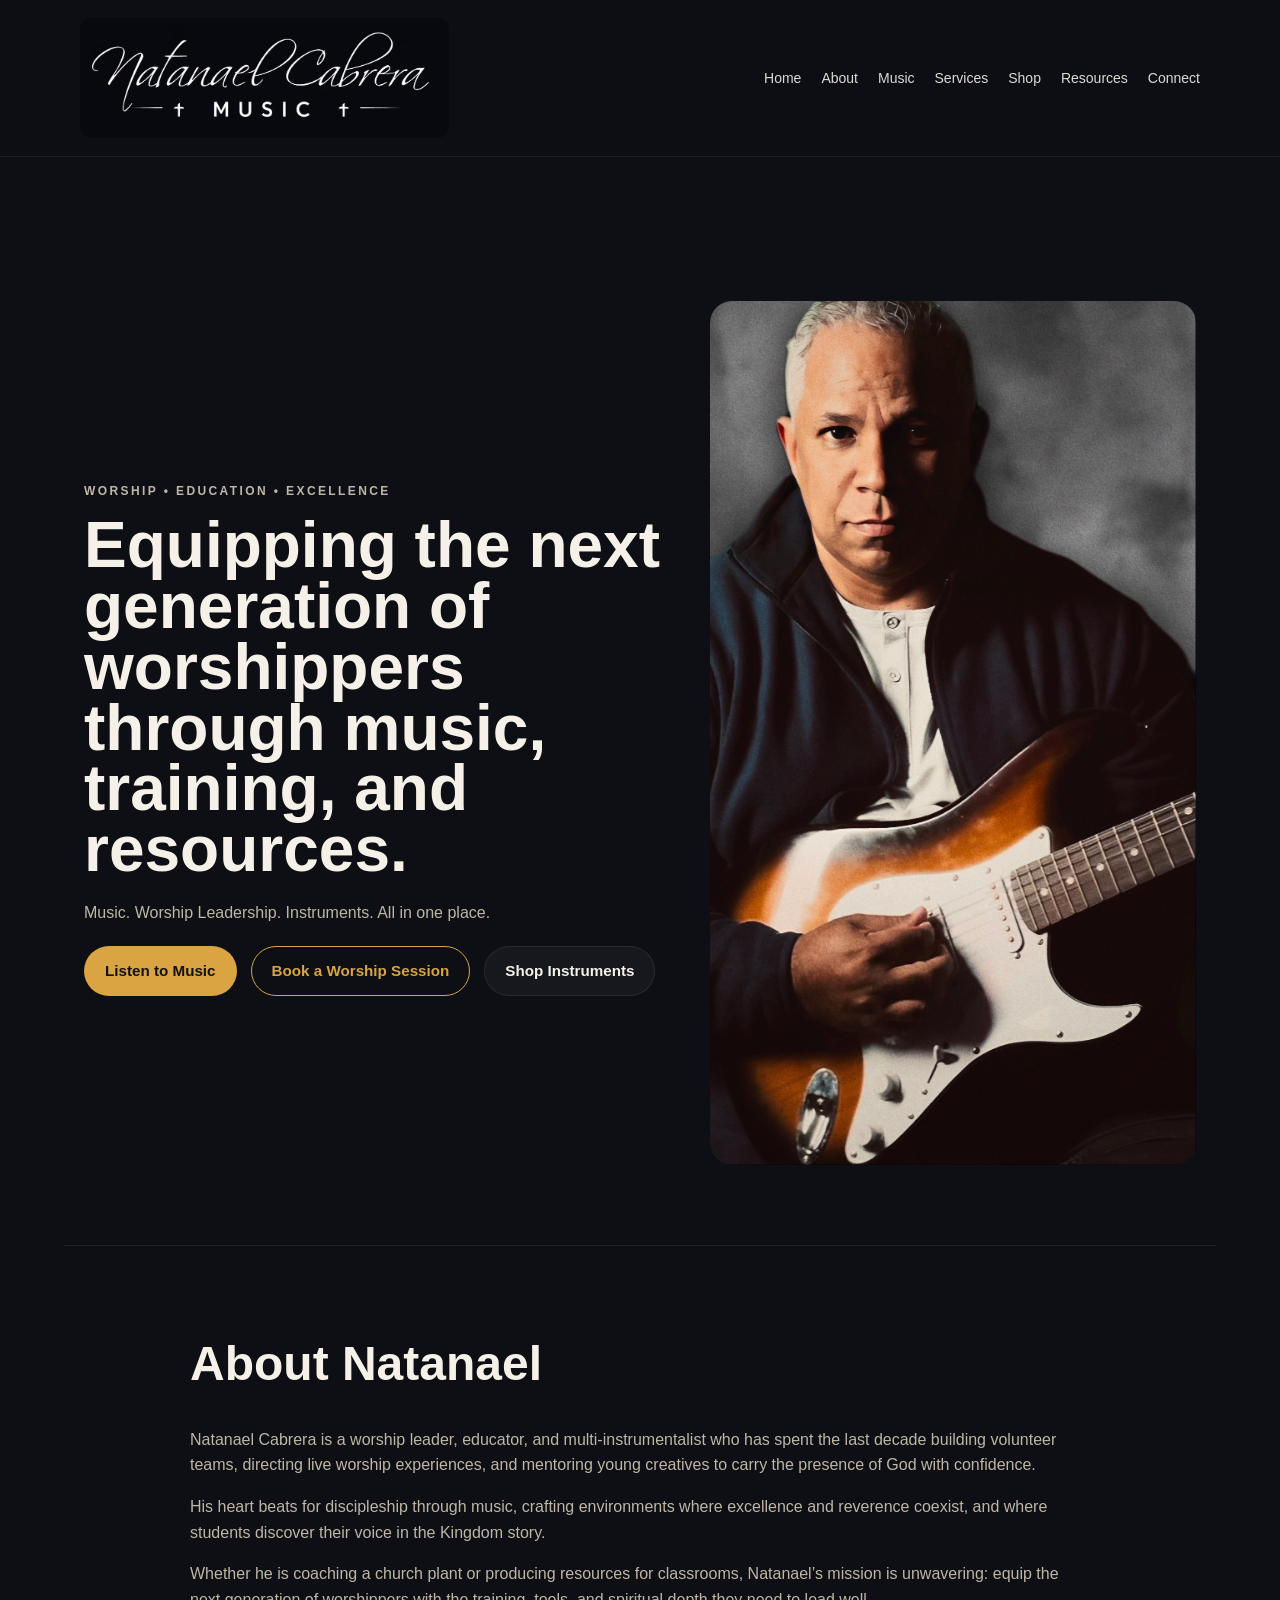
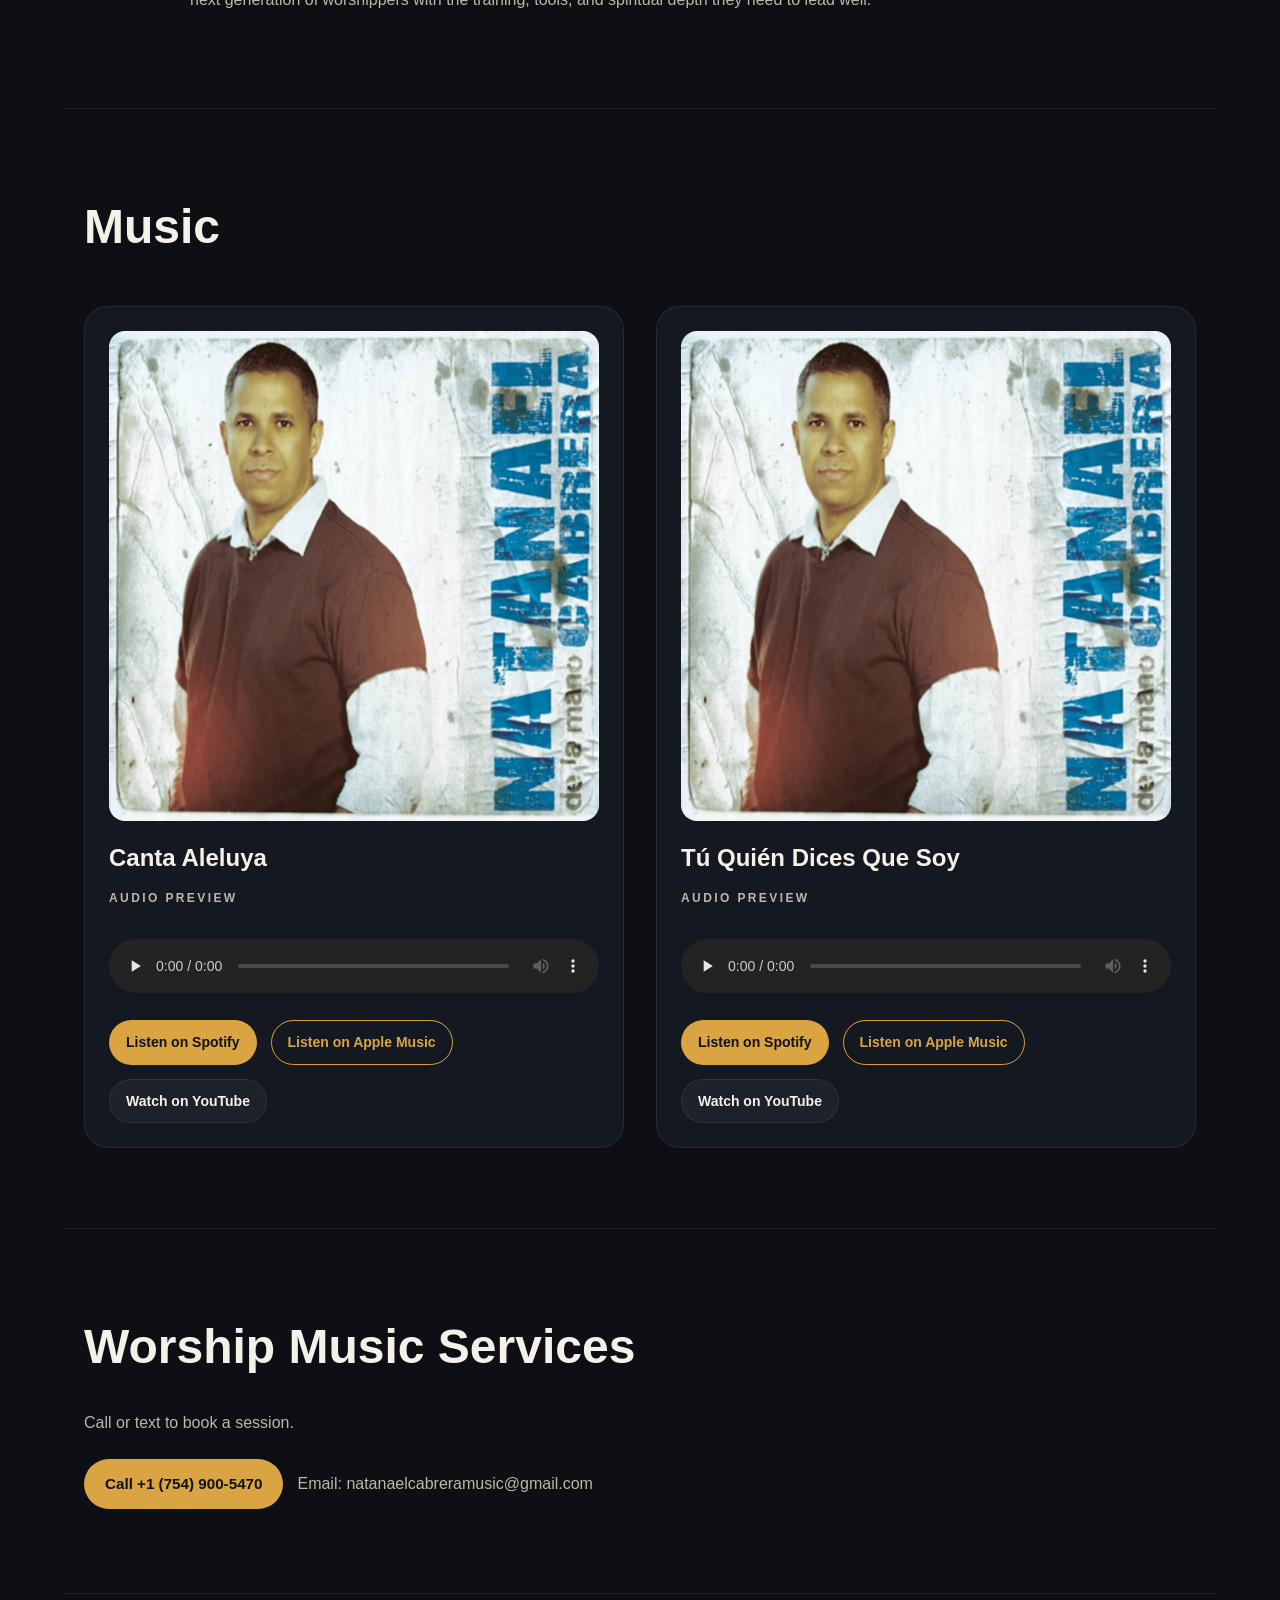
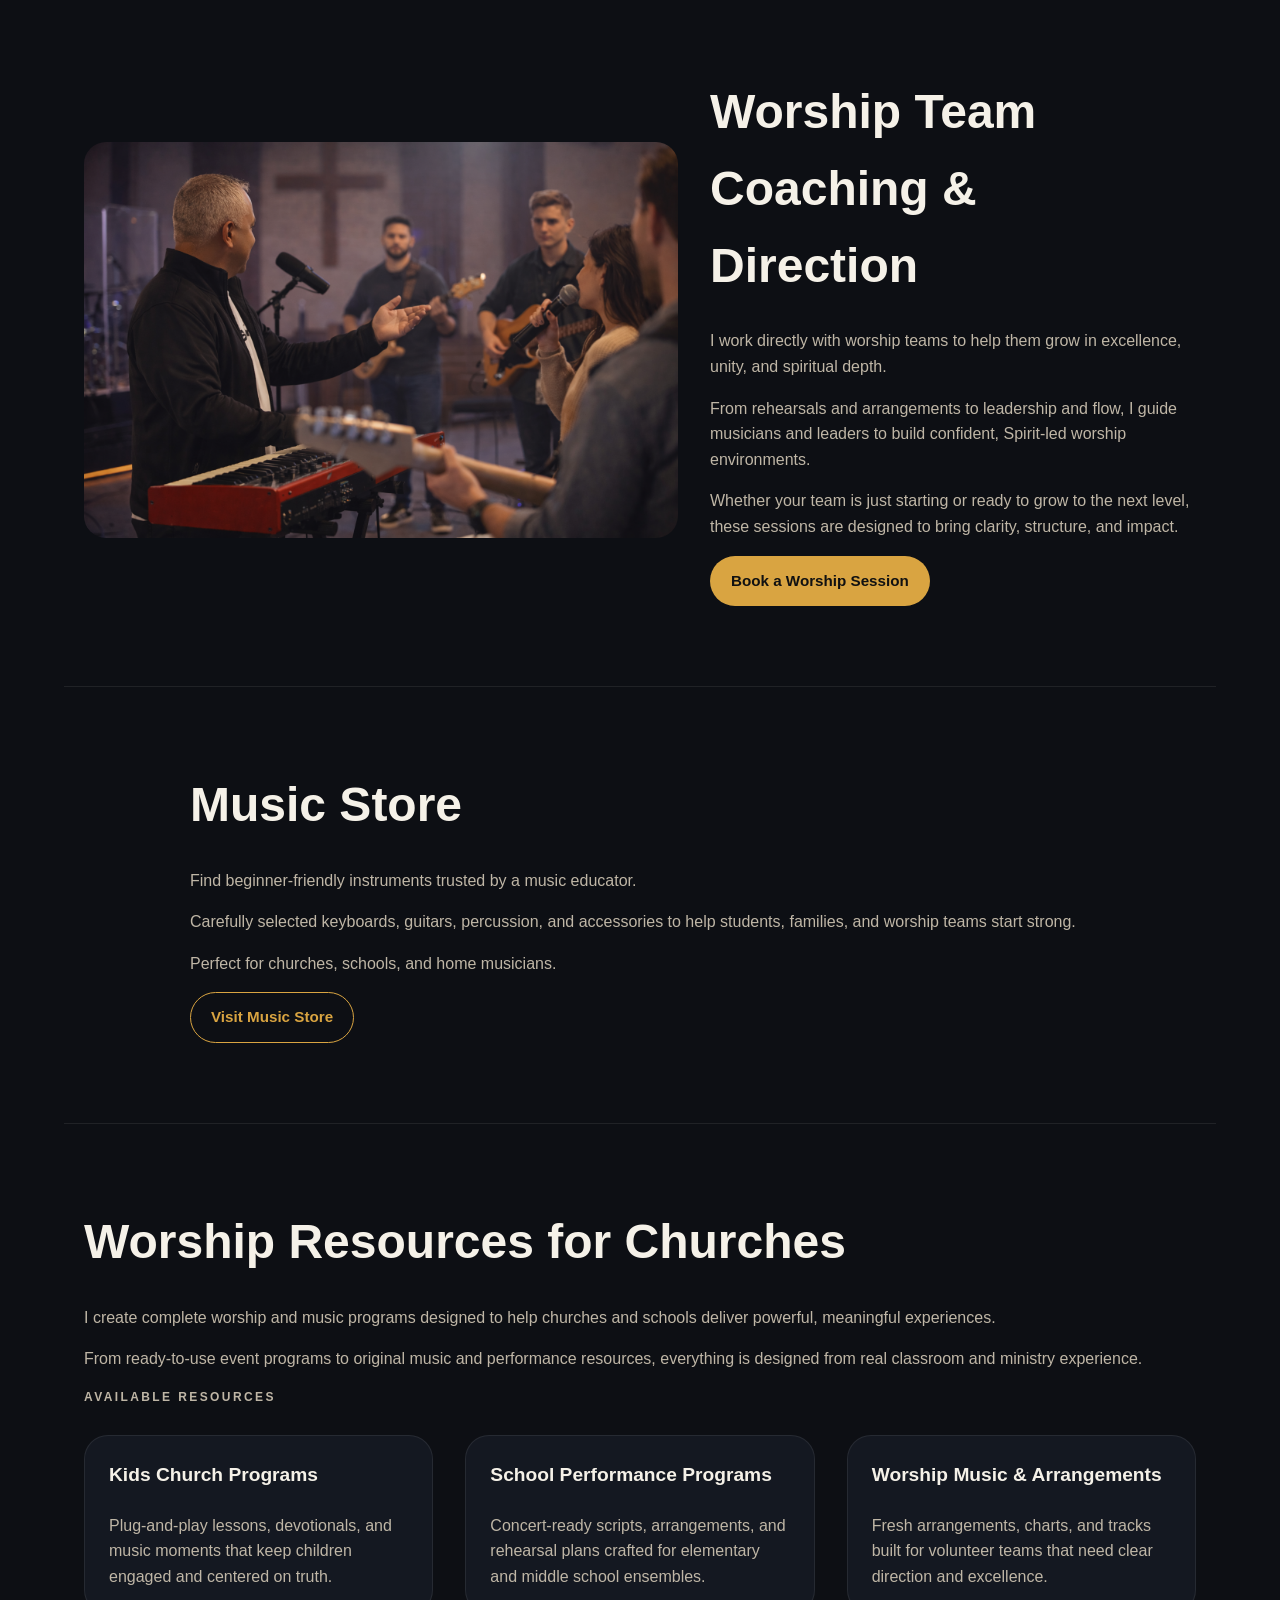
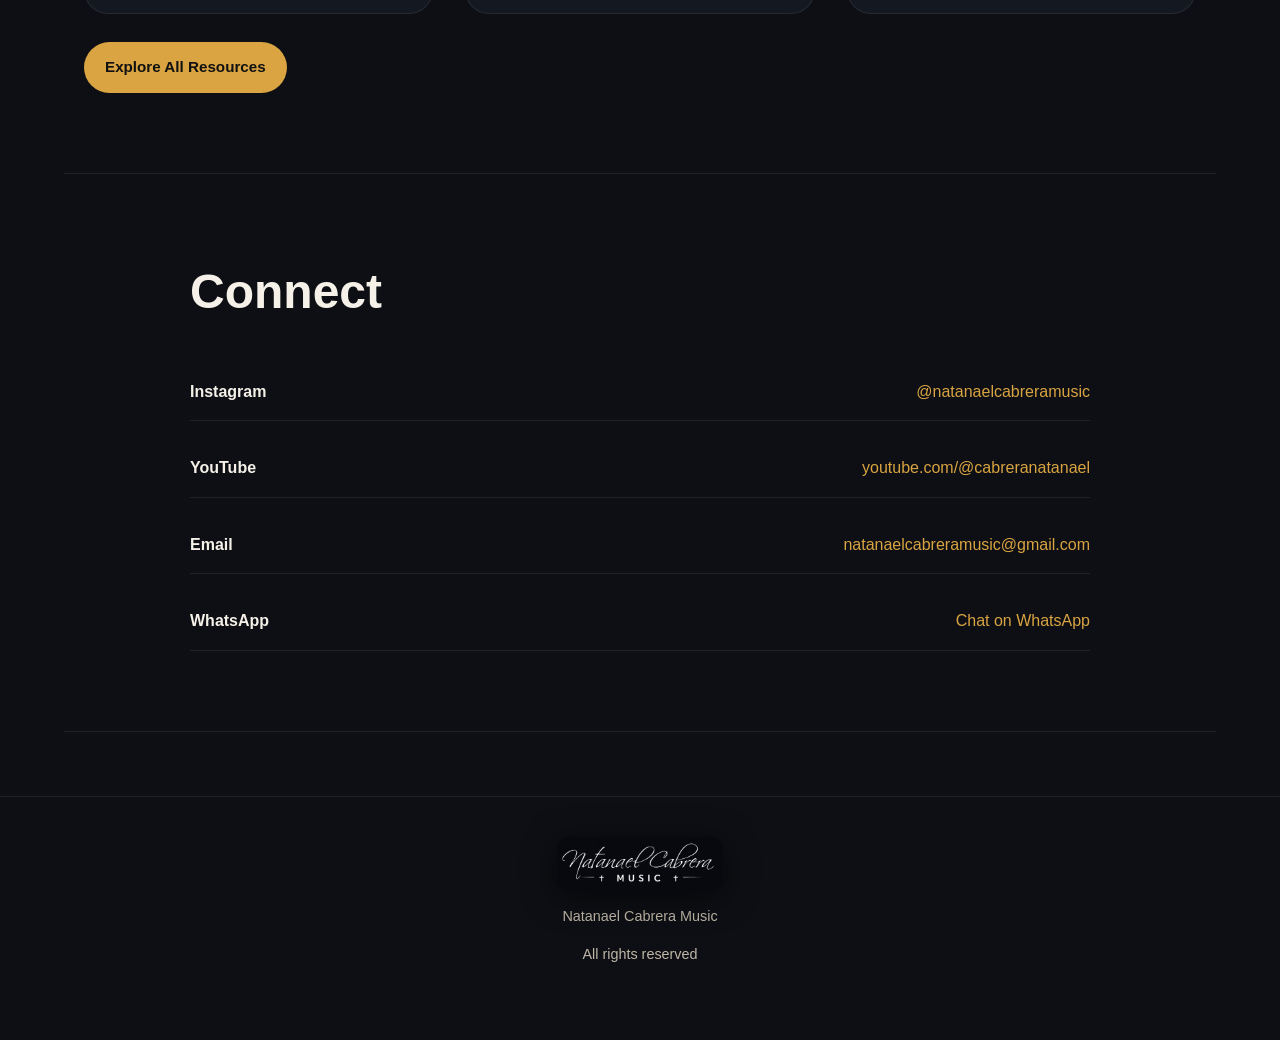
==== index.html @ 116e5843 "Add files via upload" ====
<!DOCTYPE html>
<html lang="en">
<head>
  <meta charset="UTF-8" />
  <meta name="viewport" content="width=device-width, initial-scale=1.0" />
  <title>Natanael Cabrera Music</title>
  <link rel="stylesheet" href="styles.css" />
</head>
<body>
  <header class="site-header">
    <div class="container header-inner">
      <a href="#home" class="logo-wrap">
        <img src="assets/logo/logo.png" alt="Natanael Cabrera Music" class="site-logo" />
      </a>

      <nav class="site-nav">
        <a href="#home">Home</a>
        <a href="#about">About</a>
        <a href="#music">Music</a>
        <a href="#services">Services</a>
        <a href="#store">Shop</a>
        <a href="#resources">Resources</a>
        <a href="#connect">Connect</a>
      </nav>
    </div>
  </header>

  <main>
    <section id="home" class="hero-section">
      <div class="container hero-grid">
        <div class="hero-copy">
          <p class="eyebrow">WORSHIP • EDUCATION • EXCELLENCE</p>
          <h1>Equipping the next generation of worshippers through music, training, and resources.</h1>
          <p class="hero-subtext">Music. Worship Leadership. Instruments. All in one place.</p>

          <div class="hero-buttons">
            <a class="btn btn-primary" href="https://open.spotify.com/artist/0g0j75LKRvyMPzTlWVytFX?si=z8WcZdTrSOWwRGWrzNx5CQ" target="_blank" rel="noopener noreferrer">Listen to Music</a>
            <a class="btn btn-outline" href="https://wa.me/17549005470?text=Hi%20Natanael%2C%20I%20am%20interested%20in%20your%20worship%20music%20services." target="_blank" rel="noopener noreferrer">Book a Worship Session</a>
            <a class="btn btn-dark" href="https://cabreramusicstore.com" target="_blank" rel="noopener noreferrer">Shop Instruments</a>
          </div>
        </div>

        <div class="hero-image-wrap">
          <img src="assets/images/hero.jpg" alt="Natanael Cabrera" class="hero-image" />
        </div>
      </div>
    </section>

    <section id="about" class="content-section">
      <div class="container narrow">
        <h2>About Natanael</h2>
        <p>
          Natanael Cabrera is a worship leader, educator, and multi-instrumentalist who has spent the last decade building volunteer teams, directing live worship experiences, and mentoring young creatives to carry the presence of God with confidence.
        </p>
        <p>
          His heart beats for discipleship through music, crafting environments where excellence and reverence coexist, and where students discover their voice in the Kingdom story.
        </p>
        <p>
          Whether he is coaching a church plant or producing resources for classrooms, Natanael’s mission is unwavering: equip the next generation of worshippers with the training, tools, and spiritual depth they need to lead well.
        </p>
      </div>
    </section>

    <section id="music" class="content-section">
      <div class="container">
        <h2>Music</h2>

        <div class="music-grid">
          <article class="music-card">
            <img src="assets/images/canta-aleluya.jpg" alt="Canta Aleluya cover" class="music-cover" />
            <h3>Canta Aleluya</h3>
            <p class="preview-label">AUDIO PREVIEW</p>
            <audio controls preload="none" class="audio-player">
              <source src="assets/music/canta-aleluya-preview.mp3" type="audio/mpeg" />
              Your browser does not support the audio element.
            </audio>
            <div class="music-buttons">
              <a class="btn btn-primary small" href="https://open.spotify.com/artist/0g0j75LKRvyMPzTlWVytFX?si=z8WcZdTrSOWwRGWrzNx5CQ" target="_blank" rel="noopener noreferrer">Listen on Spotify</a>
              <a class="btn btn-outline small" href="https://music.apple.com/us/artist/natanael-cabrera/1706345527" target="_blank" rel="noopener noreferrer">Listen on Apple Music</a>
              <a class="btn btn-dark small" href="https://youtube.com/@cabreranatanael?si=-x1kBf4DtJRUhPqv" target="_blank" rel="noopener noreferrer">Watch on YouTube</a>
            </div>
          </article>

          <article class="music-card">
            <img src="assets/images/tu-quien-dices.jpg" alt="Tu Quien Dices Que Soy cover" class="music-cover" />
            <h3>Tú Quién Dices Que Soy</h3>
            <p class="preview-label">AUDIO PREVIEW</p>
            <audio controls preload="none" class="audio-player">
              <source src="assets/music/tu-quien-dices-preview.mp3" type="audio/mpeg" />
              Your browser does not support the audio element.
            </audio>
            <div class="music-buttons">
              <a class="btn btn-primary small" href="https://open.spotify.com/artist/0g0j75LKRvyMPzTlWVytFX?si=z8WcZdTrSOWwRGWrzNx5CQ" target="_blank" rel="noopener noreferrer">Listen on Spotify</a>
              <a class="btn btn-outline small" href="https://music.apple.com/us/artist/natanael-cabrera/1706345527" target="_blank" rel="noopener noreferrer">Listen on Apple Music</a>
              <a class="btn btn-dark small" href="https://youtube.com/@cabreranatanael?si=-x1kBf4DtJRUhPqv" target="_blank" rel="noopener noreferrer">Watch on YouTube</a>
            </div>
          </article>
        </div>
      </div>
    </section>

    <section id="services" class="content-section">
      <div class="container">
        <h2>Worship Music Services</h2>
        <p class="section-intro">Call or text to book a session.</p>
        <div class="services-contact">
          <a class="btn btn-primary" href="https://wa.me/17549005470?text=Hi%20Natanael%2C%20I%20am%20interested%20in%20your%20worship%20music%20services." target="_blank" rel="noopener noreferrer">Call +1 (754) 900-5470</a>
          <p>Email: <a href="mailto:natanaelcabreramusic@gmail.com">natanaelcabreramusic@gmail.com</a></p>
        </div>
      </div>
    </section>

    <section class="content-section coaching-section">
      <div class="container coaching-grid">
        <div class="coaching-image-wrap">
          <img src="assets/images/worship-team-coaching.jpg" alt="Worship Team Coaching and Direction" class="coaching-image" />
        </div>

        <div class="coaching-copy">
          <h2>Worship Team Coaching &amp; Direction</h2>
          <p>
            I work directly with worship teams to help them grow in excellence, unity, and spiritual depth.
          </p>
          <p>
            From rehearsals and arrangements to leadership and flow, I guide musicians and leaders to build confident, Spirit-led worship environments.
          </p>
          <p>
            Whether your team is just starting or ready to grow to the next level, these sessions are designed to bring clarity, structure, and impact.
          </p>
          <a class="btn btn-primary" href="https://wa.me/17549005470?text=Hi%20Natanael%2C%20I%20am%20interested%20in%20your%20worship%20team%20coaching%20services." target="_blank" rel="noopener noreferrer">Book a Worship Session</a>
        </div>
      </div>
    </section>

    <section id="store" class="content-section">
      <div class="container narrow">
        <h2>Music Store</h2>
        <p>
          Find beginner-friendly instruments trusted by a music educator.
        </p>
        <p>
          Carefully selected keyboards, guitars, percussion, and accessories to help students, families, and worship teams start strong.
        </p>
        <p>
          Perfect for churches, schools, and home musicians.
        </p>
        <a class="btn btn-outline" href="https://cabreramusicstore.com" target="_blank" rel="noopener noreferrer">Visit Music Store</a>
      </div>
    </section>

    <section id="resources" class="content-section">
      <div class="container">
        <h2>Worship Resources for Churches</h2>
        <p>
          I create complete worship and music programs designed to help churches and schools deliver powerful, meaningful experiences.
        </p>
        <p>
          From ready-to-use event programs to original music and performance resources, everything is designed from real classroom and ministry experience.
        </p>

        <p class="available-label">AVAILABLE RESOURCES</p>

        <div class="resource-grid">
          <div class="resource-card">
            <h3>Kids Church Programs</h3>
            <p>Plug-and-play lessons, devotionals, and music moments that keep children engaged and centered on truth.</p>
          </div>
          <div class="resource-card">
            <h3>School Performance Programs</h3>
            <p>Concert-ready scripts, arrangements, and rehearsal plans crafted for elementary and middle school ensembles.</p>
          </div>
          <div class="resource-card">
            <h3>Worship Music &amp; Arrangements</h3>
            <p>Fresh arrangements, charts, and tracks built for volunteer teams that need clear direction and excellence.</p>
          </div>
        </div>

        <a class="btn btn-primary" href="https://www.teacherspayteachers.com/store/natanael-cabrera" target="_blank" rel="noopener noreferrer">Explore All Resources</a>
      </div>
    </section>

    <section id="connect" class="content-section">
      <div class="container narrow">
        <h2>Connect</h2>
        <div class="connect-list">
          <div><span>Instagram</span><a href="https://instagram.com/natanaelcabreramusic" target="_blank" rel="noopener noreferrer">@natanaelcabreramusic</a></div>
          <div><span>YouTube</span><a href="https://youtube.com/@cabreranatanael?si=-x1kBf4DtJRUhPqv" target="_blank" rel="noopener noreferrer">youtube.com/@cabreranatanael</a></div>
          <div><span>Email</span><a href="mailto:natanaelcabreramusic@gmail.com">natanaelcabreramusic@gmail.com</a></div>
          <div><span>WhatsApp</span><a href="https://wa.me/17549005470?text=Hi%20Natanael%2C%20I%20am%20interested%20in%20your%20music%20and%20services." target="_blank" rel="noopener noreferrer">Chat on WhatsApp</a></div>
        </div>
      </div>
    </section>
  </main>

  <footer class="site-footer">
    <div class="container footer-inner">
      <img src="assets/logo/logo.png" alt="Natanael Cabrera Music" class="footer-logo" />
      <p>Natanael Cabrera Music</p>
      <p>All rights reserved</p>
    </div>
  </footer>

  <script src="script.js"></script>
</body>
</html>
---- styles.css ----
:root {
  --bg: #050505;
  --text: #f7f7f2;
  --muted: #b3b3ad;
  --accent: #c7a04f;
  --accent-dark: #8a6b2c;
  --card: #101010;
  --border: rgba(255, 255, 255, 0.08);
  --max-width: 1200px;
  --transition: all 0.3s ease;
  scroll-behavior: smooth;
}

* {
  box-sizing: border-box;
}

body {
  margin: 0;
  font-family: "Work Sans", system-ui, -apple-system, BlinkMacSystemFont, sans-serif;
  background-color: var(--bg);
  color: var(--text);
  line-height: 1.7;
}

img {
  display: block;
  width: 100%;
  height: auto;
  border-radius: 12px;
  object-fit: cover;
}

main {
  max-width: var(--max-width);
  margin: 0 auto;
  padding: 4rem 1.5rem;
}

.site-header {
  position: sticky;
  top: 0;
  width: 100%;
  background: rgba(5, 5, 5, 0.95);
  backdrop-filter: blur(12px);
  border-bottom: 1px solid var(--border);
  z-index: 1000;
}

.nav {
  max-width: var(--max-width);
  margin: 0 auto;
  display: flex;
  align-items: center;
  justify-content: space-between;
  padding: 1.25rem 1.5rem 1.1rem;
}

.brand {
  display: flex;
  align-items: center;
  gap: 1.25rem;
  padding: 0.85rem 0 0.5rem;
  margin-right: 2rem;
}

.brand-logo {
  height: 120px;
  max-height: 120px;
  width: auto;
  object-fit: contain;
  margin-bottom: 0.35rem;
  filter: drop-shadow(0 6px 18px rgba(0, 0, 0, 0.65)) brightness(1.08) contrast(1.05);
}

.sr-only {
  position: absolute;
  width: 1px;
  height: 1px;
  padding: 0;
  margin: -1px;
  overflow: hidden;
  clip: rect(0, 0, 0, 0);
  white-space: nowrap;
  border: 0;
}

.nav-links {
  display: flex;
  list-style: none;
  gap: 1.5rem;
  margin: 0;
  padding: 0;
}

.nav-links a {
  text-decoration: none;
  color: var(--text);
  font-weight: 500;
  font-size: 0.95rem;
  transition: color 0.2s ease;
}

.nav-links a:hover {
  color: var(--accent);
}

.nav-toggle {
  display: none;
  background: none;
  border: 1px solid var(--border);
  border-radius: 6px;
  padding: 0.35rem 0.6rem;
  color: var(--text);
  font-size: 1.3rem;
}

.hero {
  position: relative;
  isolation: isolate;
  display: grid;
  grid-template-columns: repeat(auto-fit, minmax(300px, 1fr));
  gap: 3.75rem;
  align-items: center;
  padding: clamp(2rem, 4vw, 3.5rem) 0;
  margin-top: 1.5rem;
}

.hero::before {
  content: "";
  position: absolute;
  inset: 0;
  background: linear-gradient(120deg, rgba(5, 5, 5, 0.88) 0%, rgba(5, 5, 5, 0.4) 45%, rgba(5, 5, 5, 0) 80%);
  z-index: 0;
  pointer-events: none;
}

.hero > * {
  position: relative;
  z-index: 1;
}

.hero-content h1 {
  font-size: clamp(2.8rem, 6vw, 4.2rem);
  line-height: 1.15;
  margin: 0.5rem 0 1.1rem;
}

.hero-content .subheadline {
  color: var(--muted);
  max-width: 36ch;
}

.overline {
  letter-spacing: 0.4em;
  text-transform: uppercase;
  font-size: 0.75rem;
  color: var(--accent);
}

.hero-actions {
  margin-top: 2rem;
  display: flex;
  flex-wrap: wrap;
  gap: 0.75rem;
}

.btn {
  padding: 0.85rem 1.5rem;
  border-radius: 999px;
  border: 1px solid transparent;
  text-decoration: none;
  font-weight: 600;
  font-size: 0.95rem;
  display: inline-flex;
  align-items: center;
  justify-content: center;
  transition: var(--transition);
  cursor: pointer;
}

.btn.primary {
  background: var(--accent);
  color: #121212;
  box-shadow: 0 18px 35px rgba(199, 160, 79, 0.35);
}

.btn.primary:hover {
  background: var(--accent-dark);
  box-shadow: 0 22px 40px rgba(199, 160, 79, 0.45);
  transform: translateY(-2px);
}

.btn.outline {
  border-color: var(--accent);
  color: var(--accent);
}

.btn.outline:hover {
  background: rgba(199, 160, 79, 0.08);
}

.btn.ghost {
  border: 1px solid var(--border);
  color: var(--text);
}

.btn.ghost:hover {
  border-color: var(--accent);
}

.section {
  margin-top: 6rem;
}

.section-header {
  display: flex;
  align-items: center;
  gap: 1rem;
}

.section-header h2 {
  font-family: "Marcellus", serif;
  font-size: clamp(1.8rem, 4vw, 2.5rem);
  margin: 0;
}

.divider {
  flex: 1;
  height: 1px;
  background: var(--border);
}

.music-grid,
.service-grid {
  display: grid;
  grid-template-columns: repeat(auto-fit, minmax(260px, 1fr));
  gap: 1.5rem;
  margin-top: 2.5rem;
}

.album-card,
.service-card {
  background: var(--card);
  border: 1px solid var(--border);
  border-radius: 16px;
  padding: 1.5rem;
  display: flex;
  flex-direction: column;
  gap: 1rem;
  min-height: 100%;
}

.album-card img {
  border-radius: 12px;
  height: 220px;
}

.music-preview-grid {
  display: grid;
  grid-template-columns: repeat(auto-fit, minmax(260px, 1fr));
  gap: 2.25rem;
  margin-top: 2.5rem;
}

.resources p {
  max-width: 70ch;
}

.resource-subheading {
  margin-top: 2.5rem;
  font-size: 1.1rem;
  letter-spacing: 0.2em;
  text-transform: uppercase;
  color: var(--muted);
}

.resource-grid {
  margin-top: 1.5rem;
  display: grid;
  grid-template-columns: repeat(auto-fit, minmax(240px, 1fr));
  gap: 1.25rem;
}

.resource-card {
  background: var(--card);
  border: 1px solid var(--border);
  border-radius: 16px;
  padding: 1.5rem;
  display: flex;
  flex-direction: column;
  gap: 0.75rem;
}

.resource-card h4 {
  margin: 0;
  font-size: 1.1rem;
}

.resource-card p {
  margin: 0;
  color: var(--muted);
}

.preview-card {
  background: var(--card);
  border: 1px solid var(--border);
  border-radius: 20px;
  padding: 2rem 1.5rem;
  text-align: center;
  display: flex;
  flex-direction: column;
  gap: 0.9rem;
}

.preview-card img {
  border-radius: 18px;
  aspect-ratio: 1 / 1;
  width: 100%;
  height: auto;
  object-fit: contain;
  background: #0b0b0b;
  padding: 0.9rem;
  border: 1px solid rgba(255, 255, 255, 0.06);
  box-shadow: 0 18px 40px rgba(0, 0, 0, 0.55);
  display: block;
}

.preview-card h3 {
  margin: 0;
  font-size: 1.4rem;
}

.preview-label {
  font-size: 0.85rem;
  letter-spacing: 0.2em;
  text-transform: uppercase;
  color: var(--muted);
}

.track-links {
  margin-top: 0.75rem;
  display: flex;
  flex-wrap: wrap;
  gap: 0.5rem;
  justify-content: center;
}

.track-links .btn.song-link {
  font-size: 0.85rem;
  padding: 0.6rem 1.1rem;
}

.shop-actions {
  margin-top: 1.5rem;
  display: flex;
  gap: 1rem;
  flex-wrap: wrap;
}

audio {
  width: 100%;
  filter: invert(0.9) hue-rotate(180deg);
}

.cta-text {
  margin-top: 2rem;
  font-size: 1.1rem;
  color: var(--muted);
}

.secondary-contact {
  margin-top: 1rem;
  font-size: 0.95rem;
  color: var(--muted);
}

.email-link {
  color: var(--accent);
  margin-left: 0.35rem;
  text-decoration: none;
  border-bottom: 1px solid transparent;
  transition: border-color 0.2s ease;
}

.email-link:hover {
  border-color: var(--accent);
}

.connect-list {
  list-style: none;
  padding: 0;
  margin-top: 2rem;
  display: grid;
  gap: 1rem;
}

.connect-list li {
  display: flex;
  justify-content: space-between;
  align-items: center;
  border-bottom: 1px solid var(--border);
  padding-bottom: 0.75rem;
}

.connect-list span {
  font-weight: 600;
}

.connect-list a {
  color: var(--accent);
  text-decoration: none;
}

.site-footer {
  text-align: center;
  padding: 3rem 1.5rem;
  border-top: 1px solid var(--border);
  font-size: 0.9rem;
  color: var(--muted);
}

.footer-logo {
  height: 60px;
  width: auto;
  margin: 0 auto 1rem;
  display: block;
  object-fit: contain;
  filter: drop-shadow(0 6px 16px rgba(0, 0, 0, 0.6));
}

.fade-in {
  opacity: 0;
  transform: translateY(30px);
  transition: opacity 0.8s ease, transform 0.8s ease;
}

.fade-in.visible {
  opacity: 1;
  transform: translateY(0);
}

.hero-figure {
  position: relative;
  min-height: 440px;
  border-radius: 32px;
  overflow: hidden;
  box-shadow: 0 30px 70px rgba(0, 0, 0, 0.55);
}

.hero-figure::after {
  content: "";
  position: absolute;
  inset: 0;
  background: linear-gradient(140deg, rgba(0, 0, 0, 0.45) 0%, rgba(0, 0, 0, 0.15) 55%, rgba(0, 0, 0, 0.4) 100%);
  pointer-events: none;
}

.hero-figure img {
  width: 100%;
  height: 100%;
  min-height: 440px;
  object-fit: cover;
  object-position: 65% center;
  transform: scale(1.05);
}

@media (max-width: 900px) {
  .nav-links {
    position: absolute;
    top: 72px;
    right: 1.5rem;
    flex-direction: column;
    background: rgba(5, 5, 5, 0.98);
    padding: 1.5rem;
    border: 1px solid var(--border);
    border-radius: 12px;
    display: none;
  }

  .nav-links.open {
    display: flex;
  }

  .nav-toggle {
    display: inline-flex;
  }

  .platform-links {
    width: 100%;
  }

  .brand-logo {
    height: 72px;
    max-height: 72px;
  }

  .connect-list li {
    flex-direction: column;
    align-items: flex-start;
    gap: 0.5rem;
  }
}

@media (max-width: 600px) {
  main {
    padding: 3rem 1rem;
  }

  .hero {
    padding-top: 1.5rem;
  }

  .hero-actions {
    flex-direction: column;
    align-items: flex-start;
  }

  .brand-logo {
    height: 60px;
    max-height: 60px;
  }
}:root {
  --bg: #0d0f14;
  --panel: #141821;
  --text: #f5f1e8;
  --muted: #bfb6a6;
  --gold: #d9a441;
  --gold-dark: #b88526;
  --line: rgba(255,255,255,0.08);
}

* {
  box-sizing: border-box;
}

html {
  scroll-behavior: smooth;
}

body {
  margin: 0;
  font-family: Arial, sans-serif;
  background: var(--bg);
  color: var(--text);
  line-height: 1.6;
}

img {
  max-width: 100%;
  display: block;
}

a {
  color: inherit;
  text-decoration: none;
}

.container {
  width: min(1120px, calc(100% - 40px));
  margin: 0 auto;
}

.narrow {
  width: min(900px, calc(100% - 40px));
  margin: 0 auto;
}

.site-header {
  position: sticky;
  top: 0;
  z-index: 50;
  backdrop-filter: blur(10px);
  background: rgba(13, 15, 20, 0.9);
  border-bottom: 1px solid var(--line);
}

.header-inner {
  display: flex;
  justify-content: space-between;
  align-items: center;
  padding: 18px 0;
  gap: 20px;
}

.site-logo {
  max-height: 120px;
  width: auto;
}

.site-nav {
  display: flex;
  gap: 20px;
  flex-wrap: wrap;
}

.site-nav a {
  font-size: 14px;
  color: var(--text);
  opacity: 0.9;
}

.site-nav a:hover {
  color: var(--gold);
}

.hero-section,
.content-section {
  padding: 80px 0;
  border-bottom: 1px solid var(--line);
}

.hero-grid,
.coaching-grid,
.music-grid,
.resource-grid {
  display: grid;
  gap: 32px;
}

.hero-grid,
.coaching-grid {
  grid-template-columns: 1.1fr 0.9fr;
  align-items: center;
}

.hero-copy h1 {
  font-size: clamp(2.4rem, 5vw, 4.3rem);
  line-height: 0.95;
  margin: 0 0 20px;
}

.eyebrow,
.available-label,
.preview-label {
  font-size: 12px;
  letter-spacing: 0.2em;
  color: var(--gold);
  margin-bottom: 14px;
  font-weight: 700;
}

.hero-subtext,
.section-intro {
  color: var(--muted);
  margin-bottom: 20px;
}

.hero-buttons,
.music-buttons,
.services-contact {
  display: flex;
  gap: 14px;
  flex-wrap: wrap;
  align-items: center;
}

.btn {
  display: inline-flex;
  align-items: center;
  justify-content: center;
  padding: 12px 20px;
  border-radius: 999px;
  font-weight: 700;
  border: 1px solid transparent;
  transition: 0.2s ease;
}

.btn.small {
  padding: 10px 16px;
  font-size: 14px;
}

.btn-primary {
  background: var(--gold);
  color: #111;
}

.btn-primary:hover {
  background: #e9b558;
}

.btn-outline {
  border-color: var(--gold);
  color: var(--gold);
  background: transparent;
}

.btn-outline:hover {
  background: rgba(217,164,65,0.1);
}

.btn-dark {
  border-color: var(--line);
  background: rgba(255,255,255,0.04);
  color: var(--text);
}

.btn-dark:hover {
  background: rgba(255,255,255,0.08);
}

.hero-image,
.coaching-image {
  width: 100%;
  border-radius: 22px;
}

h2 {
  font-size: clamp(2rem, 4vw, 3rem);
  margin: 0 0 24px;
}

h3 {
  margin: 0 0 10px;
  font-size: 1.5rem;
}

.music-grid {
  grid-template-columns: repeat(2, 1fr);
}

.music-card,
.resource-card {
  background: var(--panel);
  border: 1px solid var(--line);
  border-radius: 24px;
  padding: 24px;
}

.music-cover {
  width: 100%;
  aspect-ratio: 1 / 1;
  object-fit: contain;
  background: #0f1218;
  border-radius: 16px;
  margin-bottom: 18px;
}

.audio-player {
  width: 100%;
  margin: 16px 0 20px;
}

.coaching-copy p,
.narrow p,
.container p {
  color: var(--muted);
}

.resource-grid {
  grid-template-columns: repeat(3, 1fr);
  margin: 28px 0;
}

.resource-card h3 {
  font-size: 1.2rem;
}

.connect-list {
  display: grid;
  gap: 18px;
}

.connect-list div {
  display: flex;
  justify-content: space-between;
  gap: 16px;
  padding: 16px 0;
  border-bottom: 1px solid var(--line);
}

.connect-list span {
  color: var(--text);
  font-weight: 700;
}

.connect-list a {
  color: var(--gold);
  text-align: right;
}

.site-footer {
  padding: 40px 0 60px;
}

.footer-inner {
  text-align: center;
  color: var(--muted);
}

.footer-logo {
  max-height: 54px;
  margin: 0 auto 14px;
}

@media (max-width: 900px) {

  .hero-grid,
  .coaching-grid,
  .music-grid,
  .resource-grid {
    grid-template-columns: 1fr;
  }

  .site-nav {
    justify-content: center;
  }

  .header-inner {
    flex-direction: column;
  }

  .connect-list div {
    flex-direction: column;
  }

  .connect-list a {
    text-align: left;
}.site-logo {
  max-height: 140px !important;
}
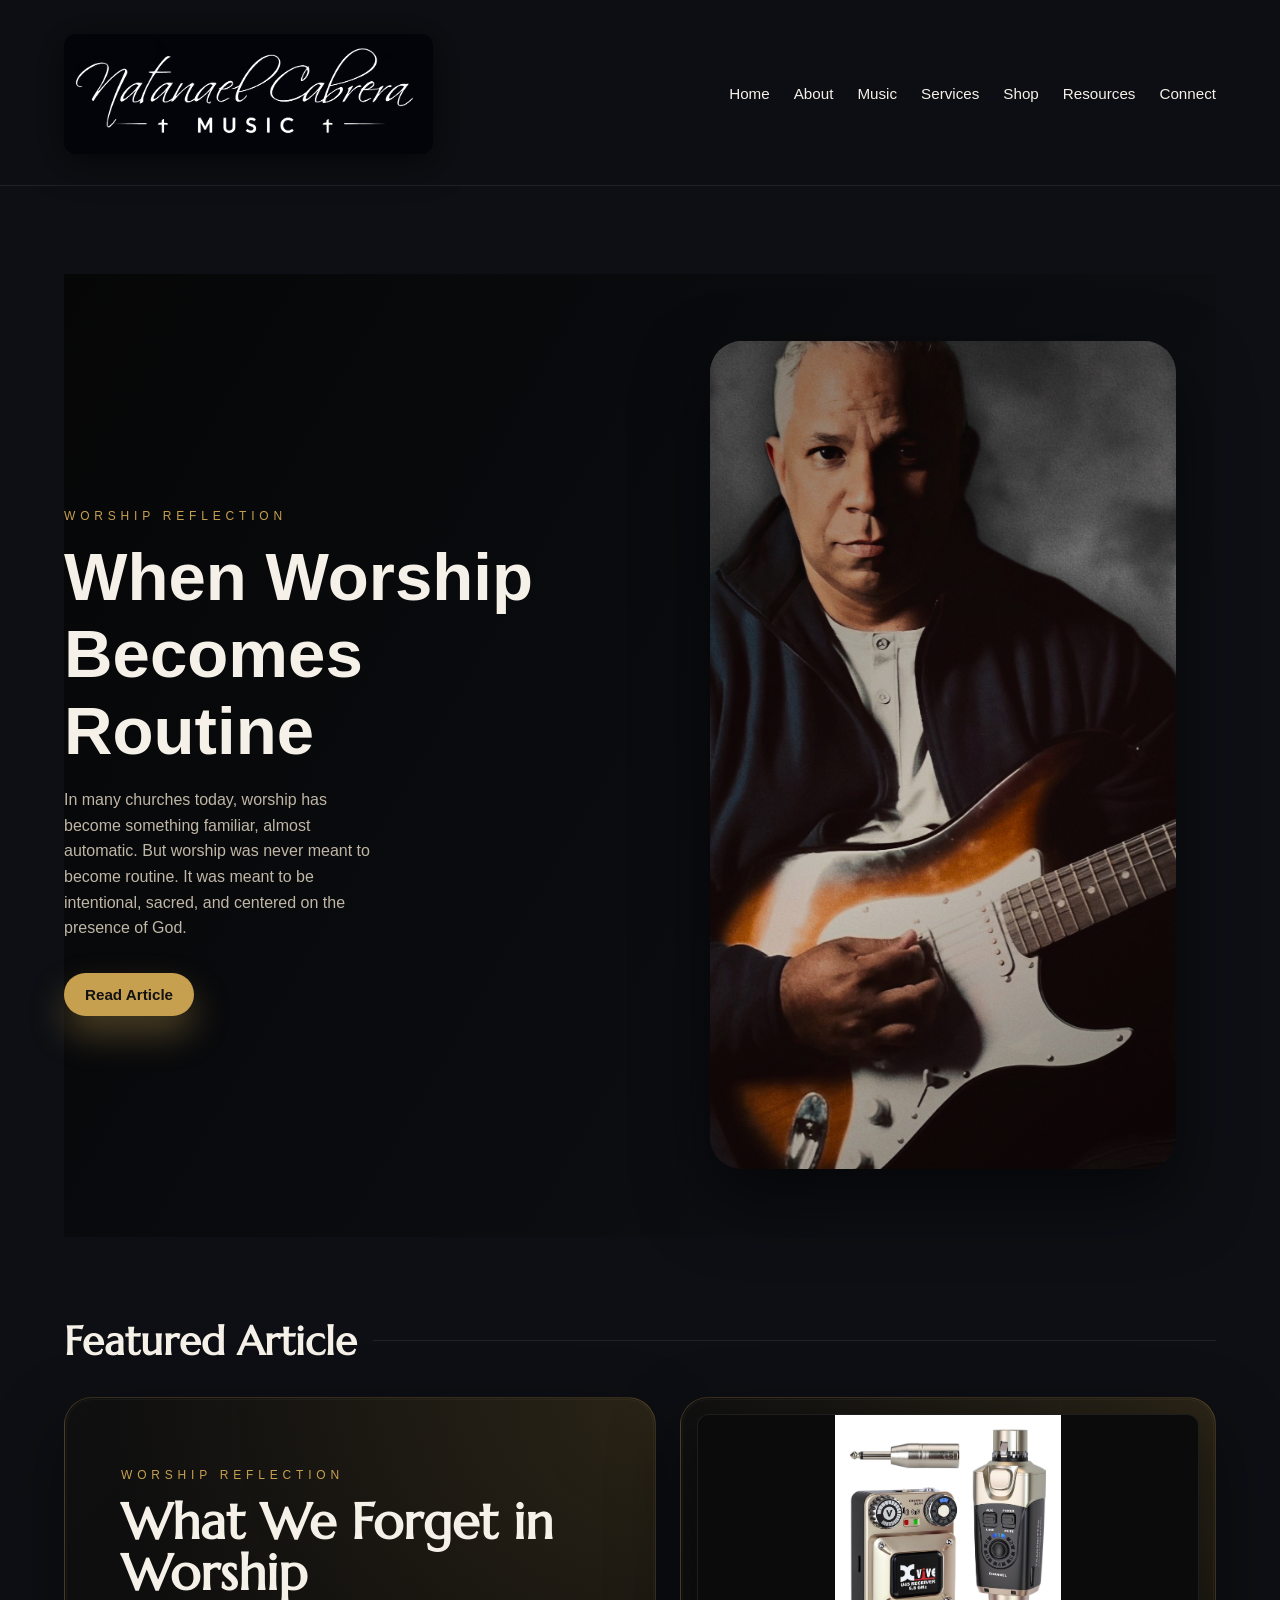
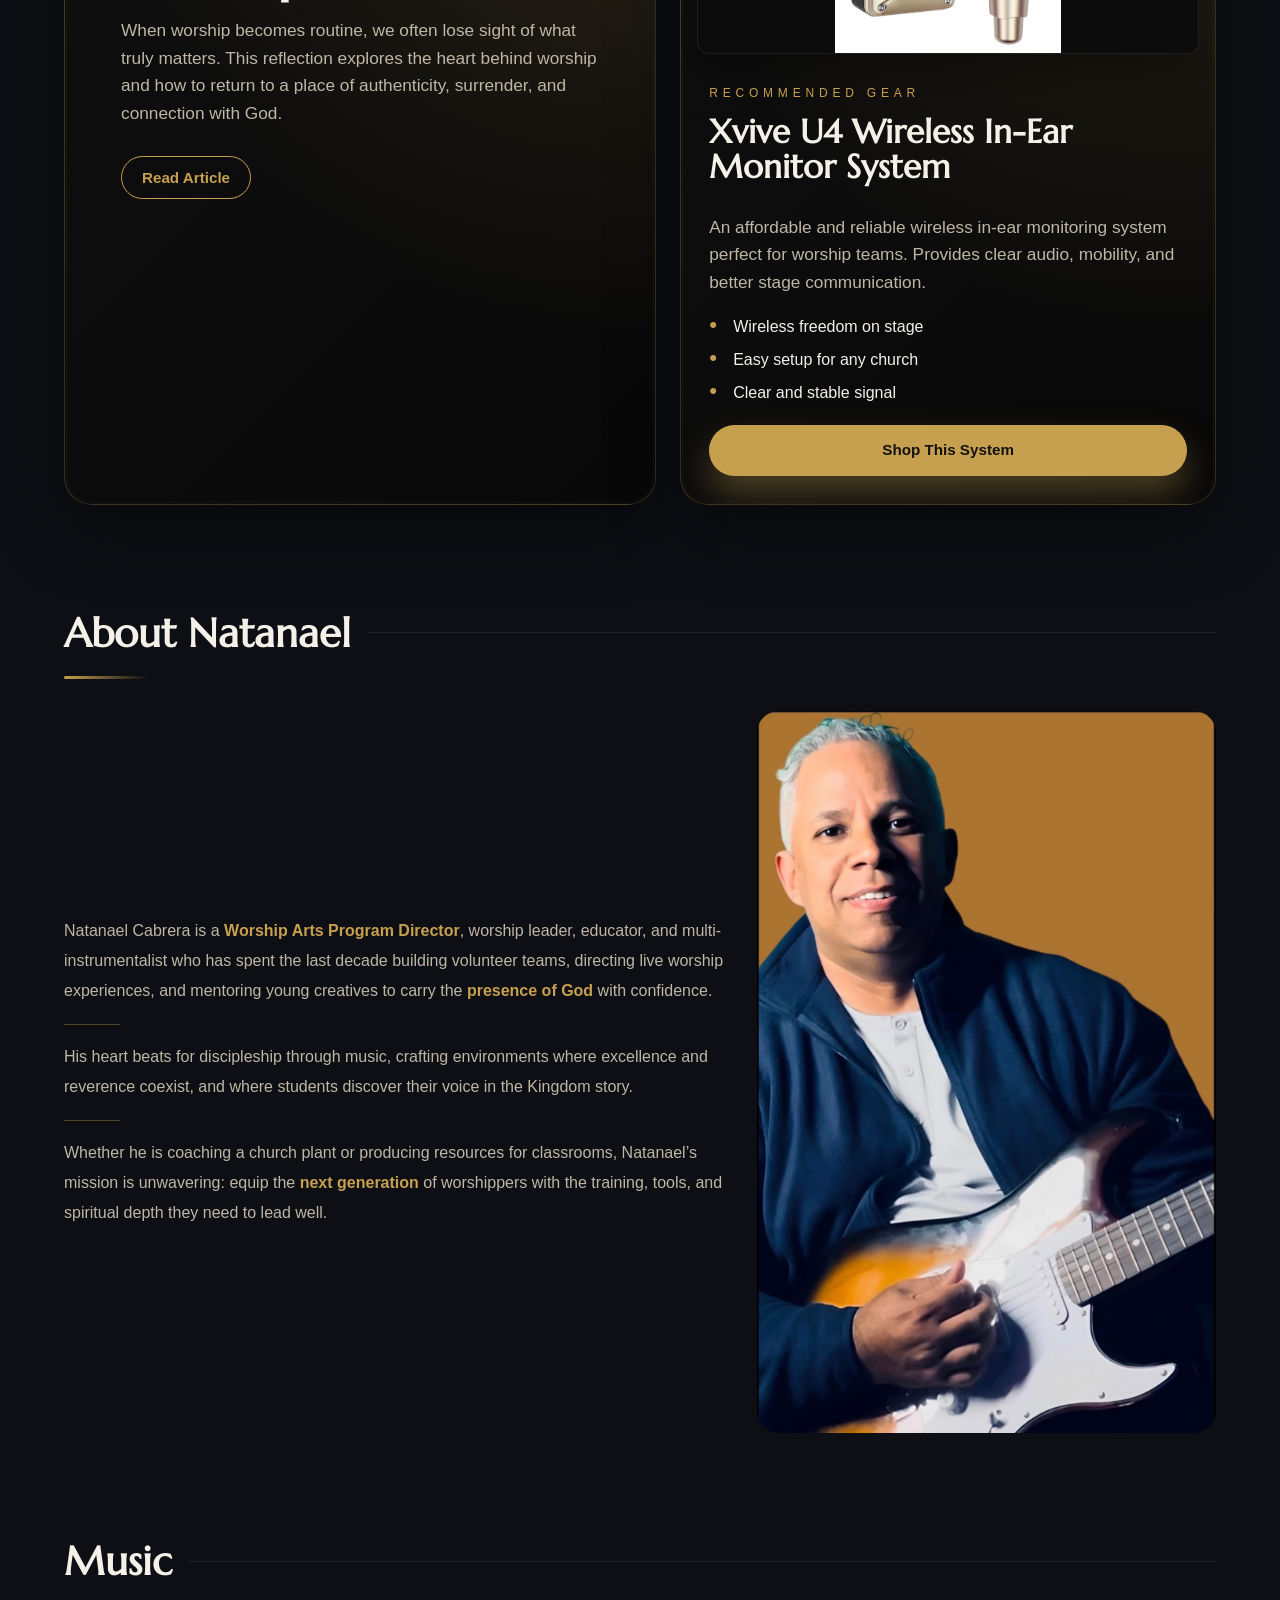
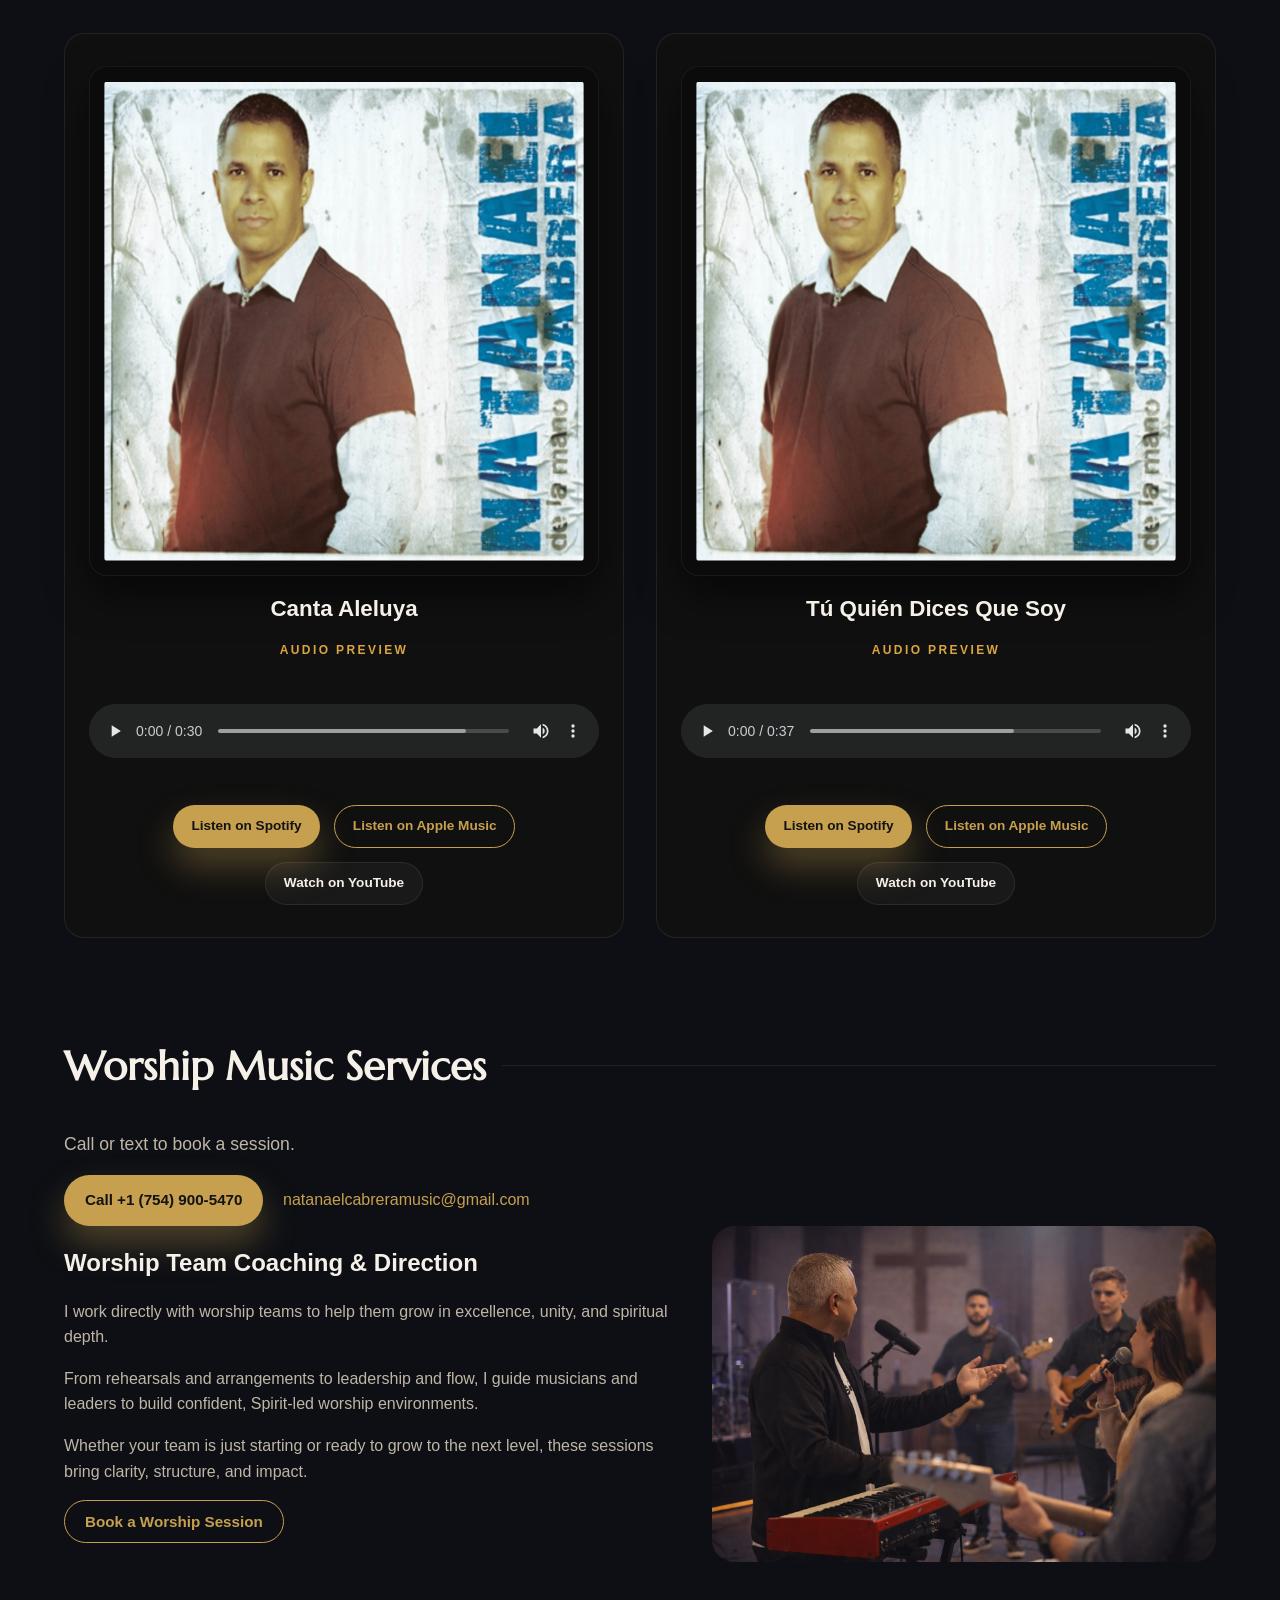
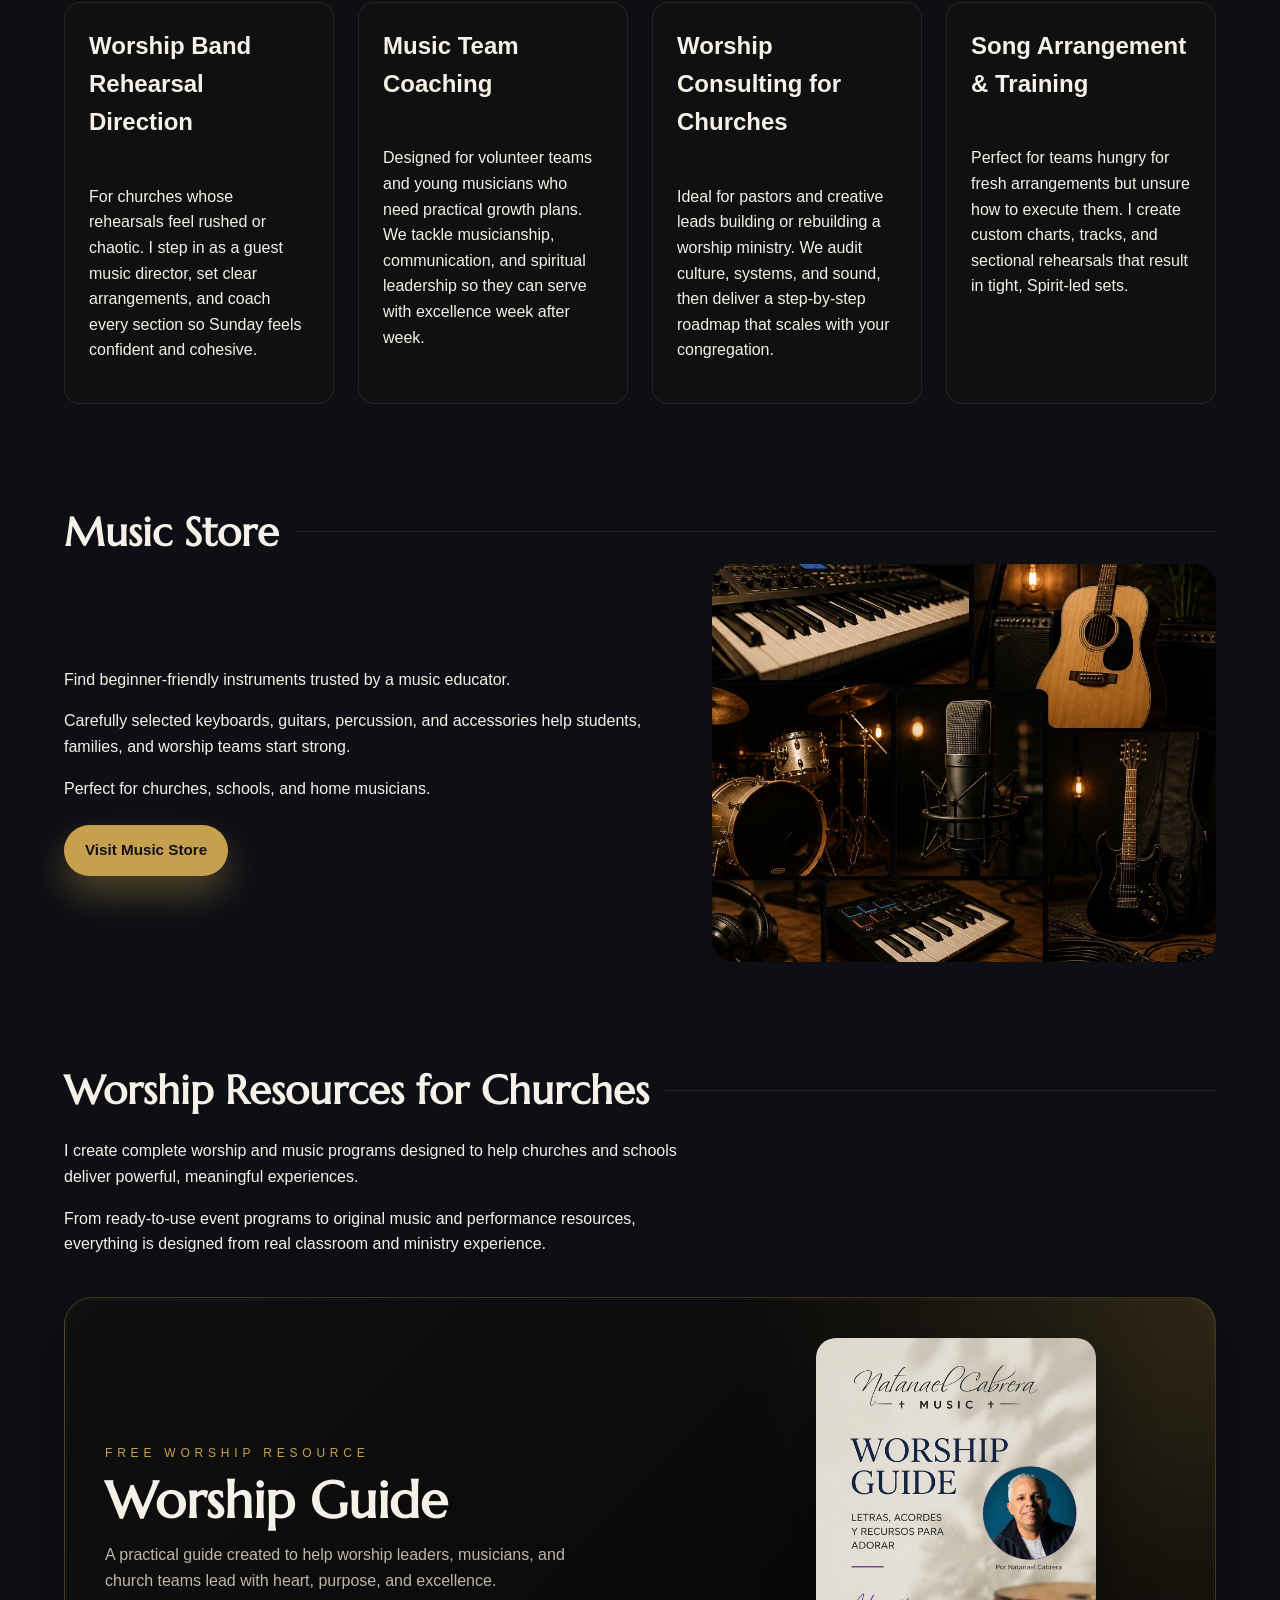
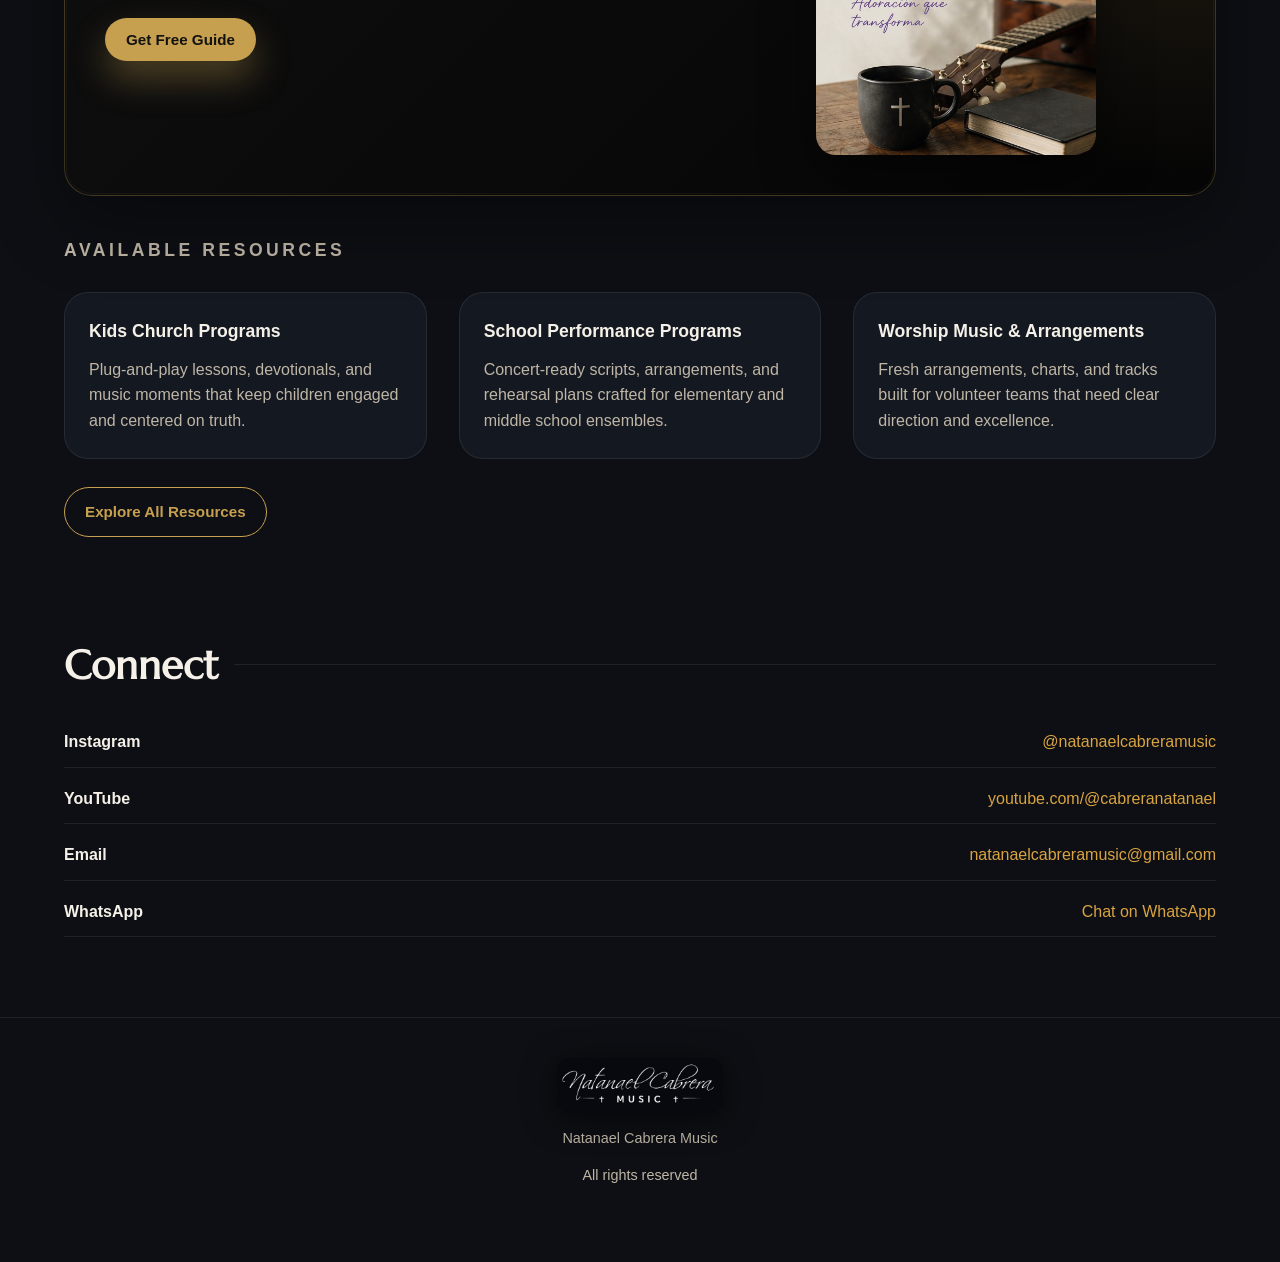
==== commit c51ebc63: "Add files via upload" ====
--- a/index.html
+++ b/index.html
@@ -3,203 +3,346 @@
 <head>
   <meta charset="UTF-8" />
   <meta name="viewport" content="width=device-width, initial-scale=1.0" />
+  <meta name="description" content="Natanael Cabrera Music equips worship teams, students, churches, and families through music, training, worship resources, and instruments." />
   <title>Natanael Cabrera Music</title>
-  <link rel="stylesheet" href="styles.css" />
+
+  <link rel="preconnect" href="https://fonts.googleapis.com" />
+  <link rel="preconnect" href="https://fonts.gstatic.com" crossorigin />
+  <link href="https://fonts.googleapis.com/css2?family=Marcellus&family=Work+Sans:wght@400;500;600;700;800&display=swap" rel="stylesheet" />
+  <link rel="stylesheet" href="./styles.css" />
 </head>
 <body>
   <header class="site-header">
-    <div class="container header-inner">
-      <a href="#home" class="logo-wrap">
-        <img src="assets/logo/logo.png" alt="Natanael Cabrera Music" class="site-logo" />
+    <nav class="nav" aria-label="Primary navigation">
+      <a class="brand" href="#top" aria-label="Natanael Cabrera Music home">
+        <img class="brand-logo site-logo" src="./assets/logo/logo.png" alt="Natanael Cabrera Music" />
+        <span class="sr-only">Natanael Cabrera Music</span>
       </a>
 
-      <nav class="site-nav">
-        <a href="#home">Home</a>
-        <a href="#about">About</a>
-        <a href="#music">Music</a>
-        <a href="#services">Services</a>
-        <a href="#store">Shop</a>
-        <a href="#resources">Resources</a>
-        <a href="#connect">Connect</a>
-      </nav>
-    </div>
+      <button class="nav-toggle" id="navToggle" type="button" aria-label="Toggle navigation" aria-controls="navLinks" aria-expanded="false">☰</button>
+
+      <ul class="nav-links" id="navLinks">
+        <li><a href="#top">Home</a></li>
+        <li><a href="#about">About</a></li>
+        <li><a href="#music">Music</a></li>
+        <li><a href="#services">Services</a></li>
+        <li><a href="https://cabreramusicstore.com">Shop</a></li>
+        <li><a href="#resources">Resources</a></li>
+        <li><a href="#connect">Connect</a></li>
+      </ul>
+    </nav>
   </header>
 
-  <main>
-    <section id="home" class="hero-section">
-      <div class="container hero-grid">
-        <div class="hero-copy">
-          <p class="eyebrow">WORSHIP • EDUCATION • EXCELLENCE</p>
-          <h1>Equipping the next generation of worshippers through music, training, and resources.</h1>
-          <p class="hero-subtext">Music. Worship Leadership. Instruments. All in one place.</p>
-
-          <div class="hero-buttons">
-            <a class="btn btn-primary" href="https://open.spotify.com/artist/0g0j75LKRvyMPzTlWVytFX?si=z8WcZdTrSOWwRGWrzNx5CQ" target="_blank" rel="noopener noreferrer">Listen to Music</a>
-            <a class="btn btn-outline" href="https://wa.me/17549005470?text=Hi%20Natanael%2C%20I%20am%20interested%20in%20your%20worship%20music%20services." target="_blank" rel="noopener noreferrer">Book a Worship Session</a>
-            <a class="btn btn-dark" href="https://cabreramusicstore.com" target="_blank" rel="noopener noreferrer">Shop Instruments</a>
-          </div>
-        </div>
-
-        <div class="hero-image-wrap">
-          <img src="assets/images/hero.jpg" alt="Natanael Cabrera" class="hero-image" />
-        </div>
-      </div>
-    </section>
-
-    <section id="about" class="content-section">
-      <div class="container narrow">
-        <h2>About Natanael</h2>
-        <p>
-          Natanael Cabrera is a worship leader, educator, and multi-instrumentalist who has spent the last decade building volunteer teams, directing live worship experiences, and mentoring young creatives to carry the presence of God with confidence.
-        </p>
-        <p>
-          His heart beats for discipleship through music, crafting environments where excellence and reverence coexist, and where students discover their voice in the Kingdom story.
-        </p>
-        <p>
-          Whether he is coaching a church plant or producing resources for classrooms, Natanael’s mission is unwavering: equip the next generation of worshippers with the training, tools, and spiritual depth they need to lead well.
-        </p>
-      </div>
-    </section>
-
-    <section id="music" class="content-section">
-      <div class="container">
-        <h2>Music</h2>
-
-        <div class="music-grid">
-          <article class="music-card">
-            <img src="assets/images/canta-aleluya.jpg" alt="Canta Aleluya cover" class="music-cover" />
-            <h3>Canta Aleluya</h3>
-            <p class="preview-label">AUDIO PREVIEW</p>
-            <audio controls preload="none" class="audio-player">
-              <source src="assets/music/canta-aleluya-preview.mp3" type="audio/mpeg" />
-              Your browser does not support the audio element.
-            </audio>
-            <div class="music-buttons">
-              <a class="btn btn-primary small" href="https://open.spotify.com/artist/0g0j75LKRvyMPzTlWVytFX?si=z8WcZdTrSOWwRGWrzNx5CQ" target="_blank" rel="noopener noreferrer">Listen on Spotify</a>
-              <a class="btn btn-outline small" href="https://music.apple.com/us/artist/natanael-cabrera/1706345527" target="_blank" rel="noopener noreferrer">Listen on Apple Music</a>
-              <a class="btn btn-dark small" href="https://youtube.com/@cabreranatanael?si=-x1kBf4DtJRUhPqv" target="_blank" rel="noopener noreferrer">Watch on YouTube</a>
-            </div>
-          </article>
-
-          <article class="music-card">
-            <img src="assets/images/tu-quien-dices.jpg" alt="Tu Quien Dices Que Soy cover" class="music-cover" />
-            <h3>Tú Quién Dices Que Soy</h3>
-            <p class="preview-label">AUDIO PREVIEW</p>
-            <audio controls preload="none" class="audio-player">
-              <source src="assets/music/tu-quien-dices-preview.mp3" type="audio/mpeg" />
-              Your browser does not support the audio element.
-            </audio>
-            <div class="music-buttons">
-              <a class="btn btn-primary small" href="https://open.spotify.com/artist/0g0j75LKRvyMPzTlWVytFX?si=z8WcZdTrSOWwRGWrzNx5CQ" target="_blank" rel="noopener noreferrer">Listen on Spotify</a>
-              <a class="btn btn-outline small" href="https://music.apple.com/us/artist/natanael-cabrera/1706345527" target="_blank" rel="noopener noreferrer">Listen on Apple Music</a>
-              <a class="btn btn-dark small" href="https://youtube.com/@cabreranatanael?si=-x1kBf4DtJRUhPqv" target="_blank" rel="noopener noreferrer">Watch on YouTube</a>
-            </div>
-          </article>
-        </div>
-      </div>
-    </section>
-
-    <section id="services" class="content-section">
-      <div class="container">
-        <h2>Worship Music Services</h2>
-        <p class="section-intro">Call or text to book a session.</p>
-        <div class="services-contact">
-          <a class="btn btn-primary" href="https://wa.me/17549005470?text=Hi%20Natanael%2C%20I%20am%20interested%20in%20your%20worship%20music%20services." target="_blank" rel="noopener noreferrer">Call +1 (754) 900-5470</a>
-          <p>Email: <a href="mailto:natanaelcabreramusic@gmail.com">natanaelcabreramusic@gmail.com</a></p>
-        </div>
-      </div>
-    </section>
-
-    <section class="content-section coaching-section">
-      <div class="container coaching-grid">
-        <div class="coaching-image-wrap">
-          <img src="assets/images/worship-team-coaching.jpg" alt="Worship Team Coaching and Direction" class="coaching-image" />
-        </div>
-
+  <main id="top">
+    <section class="hero fade-in" aria-labelledby="hero-title">
+      <div class="hero-content">
+        <p class="overline">Worship Reflection</p>
+        <h1 id="hero-title">When Worship Becomes Routine</h1>
+        <p class="subheadline">In many churches today, worship has become something familiar, almost automatic. But worship was never meant to become routine. It was meant to be intentional, sacred, and centered on the presence of God.</p>
+        <div class="hero-actions">
+          <button class="btn primary btn-primary read-article-trigger" type="button" data-article="hero">Read Article</button>
+        </div>
+      </div>
+
+      <figure class="hero-figure">
+        <img src="./assets/images/hero.jpg" alt="Natanael Cabrera leading music and worship" />
+      </figure>
+    </section>
+
+    <section class="featured-section fade-in" id="worship-article" aria-labelledby="featured-title">
+      <div class="section-header featured-header">
+        <h2 id="featured-title">Featured Article</h2>
+        <span class="divider" aria-hidden="true"></span>
+      </div>
+
+      <div class="featured-layout">
+        <article class="featured-article-card" aria-labelledby="featured-article-title">
+          <p class="overline">Worship Reflection</p>
+          <h3 id="featured-article-title">What We Forget in Worship</h3>
+          <p>When worship becomes routine, we often lose sight of what truly matters. This reflection explores the heart behind worship and how to return to a place of authenticity, surrender, and connection with God.</p>
+          <button class="btn outline btn-outline read-article-trigger" type="button" data-article="featured" aria-label="Read article: What We Forget in Worship">Read Article</button>
+        </article>
+
+        <article class="recommended-gear-card" aria-labelledby="recommended-gear-title">
+          <div class="gear-image-wrap">
+            <img src="./assets/images/xvive-u4.jpg" alt="Xvive U4 Wireless In-Ear Monitor System" />
+          </div>
+          <div class="gear-content">
+            <p class="overline">Recommended Gear</p>
+            <h3 id="recommended-gear-title">Xvive U4 Wireless In-Ear Monitor System</h3>
+            <p>An affordable and reliable wireless in-ear monitoring system perfect for worship teams. Provides clear audio, mobility, and better stage communication.</p>
+            <ul class="gear-benefits">
+              <li>Wireless freedom on stage</li>
+              <li>Easy setup for any church</li>
+              <li>Clear and stable signal</li>
+            </ul>
+            <a class="btn primary btn-primary" href="https://cabreramusicstore.com/products/xvive-u4-wireless-in-ear-monitor-system?variant=46240894353569" aria-label="Shop the Xvive U4 Wireless In-Ear Monitor System">Shop This System</a>
+          </div>
+        </article>
+      </div>
+    </section>
+
+    <section class="section fade-in" id="about" aria-labelledby="about-title">
+      <div class="section-header about-header">
+        <h2 id="about-title">About Natanael</h2>
+        <span class="divider" aria-hidden="true"></span>
+      </div>
+      <span class="about-accent-line" aria-hidden="true"></span>
+      <div class="hero-grid about-grid">
+        <div class="about-copy">
+          <p>Natanael Cabrera is a <span>Worship Arts Program Director</span>, worship leader, educator, and multi-instrumentalist who has spent the last decade building volunteer teams, directing live worship experiences, and mentoring young creatives to carry the <span>presence of God</span> with confidence.</p>
+          <p>His heart beats for discipleship through music, crafting environments where excellence and reverence coexist, and where students discover their voice in the Kingdom story.</p>
+          <p>Whether he is coaching a church plant or producing resources for classrooms, Natanael’s mission is unwavering: equip the <span>next generation</span> of worshippers with the training, tools, and spiritual depth they need to lead well.</p>
+        </div>
+        <img class="hero-image" src="./assets/images/about.jpg" alt="Natanael Cabrera portrait" />
+      </div>
+    </section>
+
+    <section class="section fade-in" id="music" aria-labelledby="music-title">
+      <div class="section-header">
+        <h2 id="music-title">Music</h2>
+        <span class="divider" aria-hidden="true"></span>
+      </div>
+
+      <div class="music-preview-grid music-grid">
+        <article class="preview-card album-card">
+          <img src="./assets/images/canta-aleluya.jpg" alt="Canta Aleluya cover art" />
+          <h3>Canta Aleluya</h3>
+          <span class="preview-label">Audio Preview</span>
+          <audio class="audio-player" controls preload="metadata" src="./assets/music/canta-aleluya-preview.mp3">Your browser does not support the audio element.</audio>
+          <div class="track-links music-buttons">
+            <a class="btn small primary btn-primary song-link" href="https://open.spotify.com/artist/0g0j75LKRvyMPzTlWVytFX" target="_blank" rel="noopener noreferrer">Listen on Spotify</a>
+            <a class="btn small outline btn-outline song-link" href="https://music.apple.com/us/artist/natanael-cabrera/1706345527" target="_blank" rel="noopener noreferrer">Listen on Apple Music</a>
+            <a class="btn small ghost btn-dark song-link" href="https://youtube.com/@cabreranatanael" target="_blank" rel="noopener noreferrer">Watch on YouTube</a>
+          </div>
+        </article>
+
+        <article class="preview-card album-card">
+          <img src="./assets/images/tu-quien-dices.jpg" alt="Tú Quién Dices Que Soy cover art" />
+          <h3>Tú Quién Dices Que Soy</h3>
+          <span class="preview-label">Audio Preview</span>
+          <audio class="audio-player" controls preload="metadata" src="./assets/music/tu-quien-dices-preview.mp3">Your browser does not support the audio element.</audio>
+          <div class="track-links music-buttons">
+            <a class="btn small primary btn-primary song-link" href="https://open.spotify.com/artist/0g0j75LKRvyMPzTlWVytFX" target="_blank" rel="noopener noreferrer">Listen on Spotify</a>
+            <a class="btn small outline btn-outline song-link" href="https://music.apple.com/us/artist/natanael-cabrera/1706345527" target="_blank" rel="noopener noreferrer">Listen on Apple Music</a>
+            <a class="btn small ghost btn-dark song-link" href="https://youtube.com/@cabreranatanael" target="_blank" rel="noopener noreferrer">Watch on YouTube</a>
+          </div>
+        </article>
+      </div>
+    </section>
+
+    <section class="section fade-in" id="services" aria-labelledby="services-title">
+      <div class="section-header">
+        <h2 id="services-title">Worship Music Services</h2>
+        <span class="divider" aria-hidden="true"></span>
+      </div>
+      <p class="cta-text">Call or text to book a session.</p>
+      <div class="services-contact">
+        <a class="btn primary btn-primary" href="tel:+17549005470">Call +1 (754) 900-5470</a>
+        <a class="email-link" href="mailto:natanaelcabreramusic@gmail.com">natanaelcabreramusic@gmail.com</a>
+      </div>
+
+      <div class="coaching-grid">
         <div class="coaching-copy">
-          <h2>Worship Team Coaching &amp; Direction</h2>
-          <p>
-            I work directly with worship teams to help them grow in excellence, unity, and spiritual depth.
-          </p>
-          <p>
-            From rehearsals and arrangements to leadership and flow, I guide musicians and leaders to build confident, Spirit-led worship environments.
-          </p>
-          <p>
-            Whether your team is just starting or ready to grow to the next level, these sessions are designed to bring clarity, structure, and impact.
-          </p>
-          <a class="btn btn-primary" href="https://wa.me/17549005470?text=Hi%20Natanael%2C%20I%20am%20interested%20in%20your%20worship%20team%20coaching%20services." target="_blank" rel="noopener noreferrer">Book a Worship Session</a>
-        </div>
-      </div>
-    </section>
-
-    <section id="store" class="content-section">
-      <div class="container narrow">
-        <h2>Music Store</h2>
-        <p>
-          Find beginner-friendly instruments trusted by a music educator.
-        </p>
-        <p>
-          Carefully selected keyboards, guitars, percussion, and accessories to help students, families, and worship teams start strong.
-        </p>
-        <p>
-          Perfect for churches, schools, and home musicians.
-        </p>
-        <a class="btn btn-outline" href="https://cabreramusicstore.com" target="_blank" rel="noopener noreferrer">Visit Music Store</a>
-      </div>
-    </section>
-
-    <section id="resources" class="content-section">
-      <div class="container">
-        <h2>Worship Resources for Churches</h2>
-        <p>
-          I create complete worship and music programs designed to help churches and schools deliver powerful, meaningful experiences.
-        </p>
-        <p>
-          From ready-to-use event programs to original music and performance resources, everything is designed from real classroom and ministry experience.
-        </p>
-
-        <p class="available-label">AVAILABLE RESOURCES</p>
-
-        <div class="resource-grid">
-          <div class="resource-card">
-            <h3>Kids Church Programs</h3>
-            <p>Plug-and-play lessons, devotionals, and music moments that keep children engaged and centered on truth.</p>
-          </div>
-          <div class="resource-card">
-            <h3>School Performance Programs</h3>
-            <p>Concert-ready scripts, arrangements, and rehearsal plans crafted for elementary and middle school ensembles.</p>
-          </div>
-          <div class="resource-card">
-            <h3>Worship Music &amp; Arrangements</h3>
-            <p>Fresh arrangements, charts, and tracks built for volunteer teams that need clear direction and excellence.</p>
-          </div>
-        </div>
-
-        <a class="btn btn-primary" href="https://www.teacherspayteachers.com/store/natanael-cabrera" target="_blank" rel="noopener noreferrer">Explore All Resources</a>
-      </div>
-    </section>
-
-    <section id="connect" class="content-section">
-      <div class="container narrow">
-        <h2>Connect</h2>
-        <div class="connect-list">
-          <div><span>Instagram</span><a href="https://instagram.com/natanaelcabreramusic" target="_blank" rel="noopener noreferrer">@natanaelcabreramusic</a></div>
-          <div><span>YouTube</span><a href="https://youtube.com/@cabreranatanael?si=-x1kBf4DtJRUhPqv" target="_blank" rel="noopener noreferrer">youtube.com/@cabreranatanael</a></div>
-          <div><span>Email</span><a href="mailto:natanaelcabreramusic@gmail.com">natanaelcabreramusic@gmail.com</a></div>
-          <div><span>WhatsApp</span><a href="https://wa.me/17549005470?text=Hi%20Natanael%2C%20I%20am%20interested%20in%20your%20music%20and%20services." target="_blank" rel="noopener noreferrer">Chat on WhatsApp</a></div>
-        </div>
-      </div>
+          <h3>Worship Team Coaching &amp; Direction</h3>
+          <p>I work directly with worship teams to help them grow in excellence, unity, and spiritual depth.</p>
+          <p>From rehearsals and arrangements to leadership and flow, I guide musicians and leaders to build confident, Spirit-led worship environments.</p>
+          <p>Whether your team is just starting or ready to grow to the next level, these sessions bring clarity, structure, and impact.</p>
+          <button class="btn outline btn-outline" id="openBookingModal" type="button">Book a Worship Session</button>
+        </div>
+        <img class="coaching-image" src="./assets/images/worship-team-coaching.jpg" alt="Worship team coaching session" />
+      </div>
+
+      <div class="service-grid" id="serviceGrid">
+        <article class="service-card">
+          <h3>Worship Band Rehearsal Direction</h3>
+          <p>Guest music direction, clear arrangements, and sectional coaching so Sunday feels confident and cohesive.</p>
+        </article>
+        <article class="service-card">
+          <h3>Music Team Coaching</h3>
+          <p>Practical growth plans for volunteer teams and young musicians in musicianship, communication, and spiritual leadership.</p>
+        </article>
+        <article class="service-card">
+          <h3>Worship Consulting for Churches</h3>
+          <p>A step-by-step roadmap for pastors and creative leads building or rebuilding worship ministry culture and systems.</p>
+        </article>
+        <article class="service-card">
+          <h3>Song Arrangement &amp; Training</h3>
+          <p>Custom charts, tracks, and sectional rehearsals for teams that need fresh arrangements with clear execution.</p>
+        </article>
+      </div>
+    </section>
+
+    <section class="section fade-in" id="shop" aria-labelledby="shop-title">
+      <div class="section-header">
+        <h2 id="shop-title">Music Store</h2>
+        <span class="divider" aria-hidden="true"></span>
+      </div>
+      <div class="hero-grid">
+        <div>
+          <p>Find beginner-friendly instruments trusted by a music educator.</p>
+          <p>Carefully selected keyboards, guitars, percussion, and accessories help students, families, and worship teams start strong.</p>
+          <p>Perfect for churches, schools, and home musicians.</p>
+          <div class="shop-actions">
+            <a class="btn primary btn-primary" href="https://cabreramusicstore.com">Visit Music Store</a>
+          </div>
+        </div>
+        <img class="hero-image music-store-collage" src="./assets/images/music-store-collage.jpg" alt="Music store collage with multiple instruments" />
+      </div>
+    </section>
+
+    <section class="section resources fade-in" id="resources" aria-labelledby="resources-title">
+      <div class="section-header">
+        <h2 id="resources-title">Worship Resources for Churches</h2>
+        <span class="divider" aria-hidden="true"></span>
+      </div>
+      <p>I create complete worship and music programs designed to help churches and schools deliver powerful, meaningful experiences.</p>
+      <p>From ready-to-use event programs to original music and performance resources, everything is designed from real classroom and ministry experience.</p>
+
+      <article class="worship-guide-feature" aria-labelledby="worship-guide-title">
+        <div class="worship-guide-copy">
+          <p class="overline">Free Worship Resource</p>
+          <h3 id="worship-guide-title">Worship Guide</h3>
+          <p>A practical guide created to help worship leaders, musicians, and church teams lead with heart, purpose, and excellence.</p>
+          <button class="btn primary btn-primary" id="openGuideModal" type="button">Get Free Guide</button>
+        </div>
+        <img src="./assets/images/worship-guide-cover.PNG" alt="Worship Guide cover" />
+      </article>
+
+      <h3 class="resource-subheading">Available Resources</h3>
+      <div class="resource-grid">
+        <article class="resource-card">
+          <h4>Kids Church Programs</h4>
+          <p>Plug-and-play lessons, devotionals, and music moments that keep children engaged and centered on truth.</p>
+        </article>
+        <article class="resource-card">
+          <h4>School Performance Programs</h4>
+          <p>Concert-ready scripts, arrangements, and rehearsal plans crafted for elementary and middle school ensembles.</p>
+        </article>
+        <article class="resource-card">
+          <h4>Worship Music &amp; Arrangements</h4>
+          <p>Fresh arrangements, charts, and tracks built for volunteer teams that need clear direction and excellence.</p>
+        </article>
+      </div>
+      <a class="btn outline btn-outline" href="#connect">Explore All Resources</a>
+    </section>
+
+    <section class="section fade-in" id="connect" aria-labelledby="connect-title">
+      <div class="section-header">
+        <h2 id="connect-title">Connect</h2>
+        <span class="divider" aria-hidden="true"></span>
+      </div>
+      <ul class="connect-list">
+        <li><span>Instagram</span><a href="https://instagram.com/natanaelcabreramusic" target="_blank" rel="noopener noreferrer">@natanaelcabreramusic</a></li>
+        <li><span>YouTube</span><a href="https://youtube.com/@cabreranatanael" target="_blank" rel="noopener noreferrer">youtube.com/@cabreranatanael</a></li>
+        <li><span>Email</span><a href="mailto:natanaelcabreramusic@gmail.com">natanaelcabreramusic@gmail.com</a></li>
+        <li><span>WhatsApp</span><a href="https://wa.me/17549005470" target="_blank" rel="noopener noreferrer">Chat on WhatsApp</a></li>
+      </ul>
     </section>
   </main>
 
+  <div class="article-modal" id="articleModal" aria-hidden="true">
+    <div class="article-modal__backdrop" data-close-article-modal></div>
+    <article class="article-modal__dialog" role="dialog" aria-modal="true" aria-labelledby="articleModalTitle">
+      <button class="article-modal__close" type="button" aria-label="Close article" data-close-article-modal>×</button>
+      <p class="overline">Worship Reflection</p>
+      <h2 id="articleModalTitle">When Worship Becomes Routine</h2>
+      <p class="article-modal__subtitle" id="articleModalSubtitle">Recognizing when worship has become familiar instead of intentional.</p>
+      <div class="article-modal__body" id="articleModalBody">
+        <p>Worship can become routine when we sing the right words, play the right chords, and still forget the reason we are leading. It happens slowly. What once carried wonder can become familiar. What once required dependence can become automatic.</p>
+        <p>But worship was never meant to be mechanical. It is a living response to the presence, goodness, and holiness of God. The goal is not simply to complete a setlist, fill a room with sound, or create an emotional moment. The goal is to lead people into awareness of God.</p>
+        <p>Routine is not always obvious. Sometimes it looks organized, excellent, and polished. But if the heart is disconnected, excellence alone cannot carry the moment. Worship leadership must begin in surrender before it is expressed through music.</p>
+        <p>When worship becomes routine, the invitation is not guilt. The invitation is return. Return to prayer. Return to humility. Return to the reason you started leading in the first place.</p>
+      </div>
+      <button class="btn primary btn-primary article-modal__button" type="button" data-close-article-modal>Close</button>
+    </article>
+  </div>
+
+  <div class="booking-modal" id="bookingModal" aria-hidden="true">
+    <div class="booking-modal__backdrop" data-close-booking-modal></div>
+    <section class="booking-modal__dialog" role="dialog" aria-modal="true" aria-labelledby="bookingModalTitle">
+      <button class="booking-modal__close" type="button" aria-label="Close booking form" data-close-booking-modal>×</button>
+      <p class="overline">Worship Band Coaching</p>
+      <h2 id="bookingModalTitle">Book a Worship Band Coaching Session</h2>
+      <p class="booking-modal__intro">This session is designed to help your worship band rehearse with direction, improve musical unity, strengthen transitions, and take the team to another level. After you submit the form, Natanael will contact you to discuss the details.</p>
+
+      <form class="booking-form" id="bookingForm">
+        <label>
+          <span>Full Name</span>
+          <input type="text" name="fullName" autocomplete="name" required />
+        </label>
+        <label>
+          <span>Email Address</span>
+          <input type="email" name="email" autocomplete="email" required />
+        </label>
+        <label>
+          <span>Phone Number</span>
+          <input type="tel" name="phone" autocomplete="tel" required />
+        </label>
+        <label>
+          <span>Church / Ministry Name</span>
+          <input type="text" name="ministry" autocomplete="organization" required />
+        </label>
+        <label>
+          <span>Your Position / Role</span>
+          <input type="text" name="role" required />
+        </label>
+        <label>
+          <span>City / State</span>
+          <input type="text" name="cityState" autocomplete="address-level2" required />
+        </label>
+        <label class="booking-form__full">
+          <span>What does your band need help with?</span>
+          <textarea name="needs" rows="4" required></textarea>
+        </label>
+        <button class="btn primary btn-primary booking-submit" type="submit">Submit Request</button>
+      </form>
+
+      <div class="booking-success" id="bookingSuccess" hidden>
+        <h3>Thank you!</h3>
+        <p>Thank you! Your request has been received. Natanael will contact you soon to discuss the details.</p>
+      </div>
+    </section>
+  </div>
+
+  <div class="guide-modal" id="guideModal" aria-hidden="true">
+    <div class="guide-modal__backdrop" data-close-guide-modal></div>
+    <section class="guide-modal__dialog" role="dialog" aria-modal="true" aria-labelledby="guideModalTitle">
+      <button class="guide-modal__close" type="button" aria-label="Close Worship Guide form" data-close-guide-modal>×</button>
+      <p class="overline">Free Download</p>
+      <h2 id="guideModalTitle">Get the Worship Guide</h2>
+      <p class="guide-modal__intro">Enter your details and download the guide instantly.</p>
+
+      <form class="guide-form" id="guideForm">
+        <label>
+          <span>First Name</span>
+          <input type="text" name="firstName" autocomplete="given-name" required />
+        </label>
+        <label>
+          <span>Email Address</span>
+          <input type="email" name="email" autocomplete="email" required />
+        </label>
+        <label>
+          <span>Church / Ministry Name</span>
+          <input type="text" name="ministry" autocomplete="organization" required />
+        </label>
+        <button class="btn primary btn-primary guide-submit" type="submit">Submit &amp; Download</button>
+      </form>
+
+      <div class="guide-download" id="guideDownload" hidden>
+        <h3>Your guide is ready.</h3>
+        <p>Your Worship Guide is downloading.</p>
+        <a class="btn primary btn-primary" href="downloads/worship-guide.pdf" download="Worship-Guide-Natanael-Cabrera.pdf">Download Worship Guide</a>
+      </div>
+    </section>
+  </div>
+
   <footer class="site-footer">
-    <div class="container footer-inner">
-      <img src="assets/logo/logo.png" alt="Natanael Cabrera Music" class="footer-logo" />
-      <p>Natanael Cabrera Music</p>
-      <p>All rights reserved</p>
-    </div>
+    <img class="footer-logo" src="./assets/logo/logo.png" alt="Natanael Cabrera Music" />
+    <p>Natanael Cabrera Music</p>
+    <p>All rights reserved</p>
   </footer>
 
-  <script src="script.js"></script>
+  <script src="./script.js" defer></script>
 </body>
-</html>+</html>
--- a/styles.css
+++ b/styles.css
@@ -163,6 +163,122 @@
   display: flex;
   flex-wrap: wrap;
   gap: 0.75rem;
+}
+
+.featured-section {
+  margin-top: 4.5rem;
+}
+
+.featured-header {
+  margin-bottom: 1.5rem;
+}
+
+.featured-layout {
+  display: grid;
+  grid-template-columns: minmax(0, 1.05fr) minmax(320px, 0.95fr);
+  gap: 1.5rem;
+  align-items: stretch;
+}
+
+.featured-article-card,
+.recommended-gear-card {
+  position: relative;
+  overflow: hidden;
+  border: 1px solid rgba(199, 160, 79, 0.24);
+  border-radius: 28px;
+  background:
+    radial-gradient(circle at top right, rgba(199, 160, 79, 0.16), transparent 34rem),
+    linear-gradient(135deg, rgba(16, 16, 16, 0.96), rgba(8, 8, 8, 0.98));
+  box-shadow: 0 26px 70px rgba(0, 0, 0, 0.42);
+}
+
+.featured-article-card {
+  padding: clamp(2rem, 5vw, 3.5rem);
+}
+
+.featured-article-card::before,
+.recommended-gear-card::before {
+  content: "";
+  position: absolute;
+  inset: 1px;
+  border-radius: 27px;
+  border: 1px solid rgba(255, 255, 255, 0.04);
+  pointer-events: none;
+}
+
+.featured-article-card h3,
+.recommended-gear-card h3 {
+  max-width: 760px;
+  margin: 0 0 1rem;
+  font-family: "Marcellus", serif;
+  font-size: clamp(1.8rem, 4vw, 3.1rem);
+  line-height: 1.04;
+}
+
+.featured-article-card p:not(.overline),
+.recommended-gear-card p:not(.overline) {
+  max-width: 760px;
+  margin-bottom: 1.75rem;
+  color: var(--muted);
+  font-size: clamp(1rem, 2vw, 1.08rem);
+}
+
+.recommended-gear-card {
+  display: flex;
+  flex-direction: column;
+  min-height: 100%;
+}
+
+.recommended-gear-card h3 {
+  margin-bottom: 0.75rem;
+  font-size: clamp(1.55rem, 2.6vw, 2.35rem);
+}
+
+.recommended-gear-card p:not(.overline) {
+  margin-bottom: 1.1rem;
+}
+
+.gear-image-wrap {
+  padding: 1rem 1rem 0;
+}
+
+.gear-image-wrap img {
+  width: 100%;
+  height: clamp(190px, 22vw, 240px);
+  object-fit: contain;
+  background: #0b0b0b;
+  border: 1px solid rgba(255, 255, 255, 0.08);
+  box-shadow: 0 18px 45px rgba(0, 0, 0, 0.36);
+}
+
+.gear-content {
+  display: flex;
+  flex: 1;
+  flex-direction: column;
+  padding: 1.15rem clamp(1.35rem, 3vw, 1.75rem) clamp(1.35rem, 3vw, 1.75rem);
+}
+
+.gear-benefits {
+  display: grid;
+  gap: 0.45rem;
+  margin: 0 0 1.25rem;
+  padding: 0;
+  list-style: none;
+  color: var(--text);
+}
+
+.gear-benefits li {
+  position: relative;
+  padding-left: 1.5rem;
+}
+
+.gear-benefits li::before {
+  content: "•";
+  position: absolute;
+  left: 0;
+  color: var(--accent);
+  font-size: 1.4rem;
+  line-height: 1;
 }
 
 .btn {
@@ -495,6 +611,10 @@
     max-height: 72px;
   }
 
+  .featured-layout {
+    grid-template-columns: 1fr;
+  }
+
   .connect-list li {
     flex-direction: column;
     align-items: flex-start;
@@ -514,6 +634,19 @@
   .hero-actions {
     flex-direction: column;
     align-items: flex-start;
+  }
+
+  .featured-section {
+    margin-top: 3rem;
+  }
+
+  .featured-article-card,
+  .recommended-gear-card {
+    border-radius: 22px;
+  }
+
+  .gear-image-wrap {
+    padding: 0.85rem 0.85rem 0;
   }
 
   .brand-logo {
@@ -817,6 +950,491 @@
 
   .connect-list a {
     text-align: left;
-}.site-logo {
-  max-height: 140px !important;
-}+  }
+
+  .site-logo {
+    max-height: 140px !important;
+  }
+}
+
+/* Worship Guide popup download */
+.worship-guide-feature {
+  position: relative;
+  overflow: hidden;
+  display: grid;
+  grid-template-columns: minmax(0, 1.15fr) minmax(220px, 0.85fr);
+  gap: clamp(1.5rem, 4vw, 2.5rem);
+  align-items: center;
+  margin-top: 2.5rem;
+  padding: clamp(1.5rem, 4vw, 2.5rem);
+  border: 1px solid rgba(199, 160, 79, 0.28);
+  border-radius: 28px;
+  background:
+    radial-gradient(circle at top right, rgba(199, 160, 79, 0.2), transparent 30rem),
+    linear-gradient(135deg, rgba(16, 16, 16, 0.98), rgba(5, 5, 5, 0.96));
+  box-shadow: 0 26px 70px rgba(0, 0, 0, 0.38);
+}
+
+.worship-guide-feature::before {
+  content: "";
+  position: absolute;
+  inset: 1px;
+  border-radius: 27px;
+  border: 1px solid rgba(255, 255, 255, 0.04);
+  pointer-events: none;
+}
+
+.worship-guide-copy {
+  position: relative;
+  z-index: 1;
+}
+
+.worship-guide-copy h3 {
+  margin: 0 0 1rem;
+  font-family: "Marcellus", serif;
+  font-size: clamp(2rem, 4vw, 3.2rem);
+  line-height: 1;
+}
+
+.worship-guide-copy p:not(.overline) {
+  max-width: 56ch;
+  color: var(--muted);
+  margin-bottom: 1.5rem;
+}
+
+.worship-guide-feature img {
+  position: relative;
+  z-index: 1;
+  width: min(100%, 280px);
+  justify-self: center;
+  border-radius: 20px;
+  box-shadow: 0 24px 55px rgba(0, 0, 0, 0.48);
+}
+
+.guide-modal {
+  position: fixed;
+  inset: 0;
+  z-index: 2000;
+  display: none;
+  align-items: center;
+  justify-content: center;
+  padding: 1.25rem;
+}
+
+.guide-modal.open {
+  display: flex;
+}
+
+.guide-modal__backdrop {
+  position: absolute;
+  inset: 0;
+  background: rgba(0, 0, 0, 0.78);
+  backdrop-filter: blur(10px);
+}
+
+.guide-modal__dialog {
+  position: relative;
+  width: min(100%, 520px);
+  padding: clamp(1.5rem, 4vw, 2.25rem);
+  border: 1px solid rgba(199, 160, 79, 0.34);
+  border-radius: 28px;
+  background:
+    radial-gradient(circle at top right, rgba(199, 160, 79, 0.18), transparent 20rem),
+    linear-gradient(145deg, #141414, #070707);
+  box-shadow: 0 34px 90px rgba(0, 0, 0, 0.64);
+}
+
+.guide-modal__close {
+  position: absolute;
+  top: 1rem;
+  right: 1rem;
+  width: 40px;
+  height: 40px;
+  border: 1px solid var(--border);
+  border-radius: 999px;
+  background: rgba(255, 255, 255, 0.04);
+  color: var(--text);
+  font-size: 1.6rem;
+  line-height: 1;
+  cursor: pointer;
+}
+
+.guide-modal__dialog h2 {
+  margin: 0 2.5rem 0.75rem 0;
+  font-family: "Marcellus", serif;
+  font-size: clamp(2rem, 5vw, 3rem);
+  line-height: 1;
+}
+
+.guide-modal__intro,
+.guide-download p {
+  color: var(--muted);
+}
+
+.guide-form {
+  display: grid;
+  gap: 1rem;
+  margin-top: 1.5rem;
+}
+
+.guide-form label {
+  display: grid;
+  gap: 0.45rem;
+  color: var(--text);
+  font-weight: 700;
+}
+
+.guide-form input {
+  width: 100%;
+  border: 1px solid rgba(199, 160, 79, 0.24);
+  border-radius: 14px;
+  background: rgba(255, 255, 255, 0.055);
+  color: var(--text);
+  padding: 0.95rem 1rem;
+  font: inherit;
+  outline: none;
+}
+
+.guide-form input:focus {
+  border-color: var(--accent);
+  box-shadow: 0 0 0 4px rgba(199, 160, 79, 0.12);
+}
+
+.guide-submit {
+  margin-top: 0.4rem;
+  width: 100%;
+}
+
+.guide-download {
+  margin-top: 1.5rem;
+  padding: 1.25rem;
+  border: 1px solid rgba(199, 160, 79, 0.22);
+  border-radius: 20px;
+  background: rgba(255, 255, 255, 0.045);
+}
+
+.guide-download h3 {
+  font-family: "Marcellus", serif;
+  font-size: 1.75rem;
+}
+
+body.guide-modal-open {
+  overflow: hidden;
+}
+
+@media (max-width: 720px) {
+  .worship-guide-feature {
+    grid-template-columns: 1fr;
+  }
+}
+
+/* About section refinements */
+.about-header {
+  margin-bottom: 0.7rem;
+}
+
+.about-accent-line {
+  display: block;
+  width: 84px;
+  height: 3px;
+  margin: 0 0 2rem;
+  border-radius: 999px;
+  background: linear-gradient(90deg, var(--accent), rgba(199, 160, 79, 0));
+}
+
+.about-grid {
+  grid-template-columns: minmax(0, 1.18fr) minmax(300px, 0.82fr);
+}
+
+.about-copy {
+  max-width: 76ch;
+}
+
+.about-copy p {
+  position: relative;
+  margin: 0;
+  color: var(--muted);
+  line-height: 1.86;
+}
+
+.about-copy p + p {
+  margin-top: 1.15rem;
+  padding-top: 1.15rem;
+}
+
+.about-copy p + p::before {
+  content: "";
+  position: absolute;
+  top: 0;
+  left: 0;
+  width: 56px;
+  height: 1px;
+  background: rgba(199, 160, 79, 0.36);
+}
+
+.about-copy span {
+  color: var(--accent);
+  font-weight: 700;
+}
+
+/* Music Store collage image */
+.music-store-collage {
+  width: 100%;
+  height: 100%;
+  min-height: 360px;
+  object-fit: cover;
+  border-radius: 22px;
+  display: block;
+}
+
+/* Article modal popup */
+.article-modal {
+  position: fixed;
+  inset: 0;
+  z-index: 2100;
+  display: flex;
+  align-items: center;
+  justify-content: center;
+  padding: 1.25rem;
+  opacity: 0;
+  visibility: hidden;
+  pointer-events: none;
+  transition: opacity 0.28s ease, visibility 0.28s ease;
+}
+
+.article-modal.open {
+  opacity: 1;
+  visibility: visible;
+  pointer-events: auto;
+}
+
+.article-modal__backdrop {
+  position: absolute;
+  inset: 0;
+  background: rgba(0, 0, 0, 0.8);
+  backdrop-filter: blur(12px);
+}
+
+.article-modal__dialog {
+  position: relative;
+  width: min(100%, 760px);
+  max-height: min(86vh, 780px);
+  overflow-y: auto;
+  padding: clamp(1.5rem, 4vw, 2.6rem);
+  border: 1px solid rgba(199, 160, 79, 0.34);
+  border-radius: 28px;
+  background:
+    radial-gradient(circle at top right, rgba(199, 160, 79, 0.2), transparent 22rem),
+    linear-gradient(145deg, #151515, #070707);
+  box-shadow: 0 34px 90px rgba(0, 0, 0, 0.68);
+  transform: translateY(18px) scale(0.98);
+  transition: transform 0.28s ease;
+}
+
+.article-modal.open .article-modal__dialog {
+  transform: translateY(0) scale(1);
+}
+
+.article-modal__close {
+  position: absolute;
+  top: 1rem;
+  right: 1rem;
+  width: 42px;
+  height: 42px;
+  border: 1px solid var(--border);
+  border-radius: 999px;
+  background: rgba(255, 255, 255, 0.05);
+  color: var(--text);
+  font-size: 1.7rem;
+  line-height: 1;
+  cursor: pointer;
+}
+
+.article-modal__dialog h2 {
+  margin: 0 3rem 0.5rem 0;
+  font-family: "Marcellus", serif;
+  font-size: clamp(2.15rem, 6vw, 3.7rem);
+  line-height: 1;
+}
+
+.article-modal__subtitle {
+  margin: 0 0 1.5rem;
+  color: var(--accent);
+  font-size: clamp(1.1rem, 2.4vw, 1.35rem);
+  font-weight: 700;
+}
+
+.article-modal__body {
+  display: grid;
+  gap: 1rem;
+  color: var(--muted);
+}
+
+.article-modal__body p {
+  margin: 0;
+  line-height: 1.85;
+}
+
+.article-modal__button {
+  margin-top: 1.8rem;
+}
+
+body.modal-open {
+  overflow: hidden;
+}
+
+@media (max-width: 640px) {
+  .article-modal {
+    padding: 0.85rem;
+  }
+
+  .article-modal__dialog {
+    max-height: 88vh;
+    border-radius: 22px;
+  }
+}
+
+/* Worship session booking popup */
+.booking-modal {
+  position: fixed;
+  inset: 0;
+  z-index: 2050;
+  display: flex;
+  align-items: center;
+  justify-content: center;
+  padding: 1.25rem;
+  opacity: 0;
+  visibility: hidden;
+  pointer-events: none;
+  transition: opacity 0.28s ease, visibility 0.28s ease;
+}
+
+.booking-modal.open {
+  opacity: 1;
+  visibility: visible;
+  pointer-events: auto;
+}
+
+.booking-modal__backdrop {
+  position: absolute;
+  inset: 0;
+  background: rgba(0, 0, 0, 0.8);
+  backdrop-filter: blur(12px);
+}
+
+.booking-modal__dialog {
+  position: relative;
+  width: min(100%, 760px);
+  max-height: min(88vh, 820px);
+  overflow-y: auto;
+  padding: clamp(1.5rem, 4vw, 2.4rem);
+  border: 1px solid rgba(199, 160, 79, 0.34);
+  border-radius: 28px;
+  background:
+    radial-gradient(circle at top right, rgba(199, 160, 79, 0.18), transparent 22rem),
+    linear-gradient(145deg, #151515, #070707);
+  box-shadow: 0 34px 90px rgba(0, 0, 0, 0.68);
+  transform: translateY(18px) scale(0.98);
+  transition: transform 0.28s ease;
+}
+
+.booking-modal.open .booking-modal__dialog {
+  transform: translateY(0) scale(1);
+}
+
+.booking-modal__close {
+  position: absolute;
+  top: 1rem;
+  right: 1rem;
+  width: 42px;
+  height: 42px;
+  border: 1px solid var(--border);
+  border-radius: 999px;
+  background: rgba(255, 255, 255, 0.05);
+  color: var(--text);
+  font-size: 1.7rem;
+  line-height: 1;
+  cursor: pointer;
+}
+
+.booking-modal__dialog h2 {
+  margin: 0 3rem 0.75rem 0;
+  font-family: "Marcellus", serif;
+  font-size: clamp(2rem, 5vw, 3.25rem);
+  line-height: 1;
+}
+
+.booking-modal__intro,
+.booking-success p {
+  color: var(--muted);
+}
+
+.booking-form {
+  display: grid;
+  grid-template-columns: repeat(2, minmax(0, 1fr));
+  gap: 1rem;
+  margin-top: 1.5rem;
+}
+
+.booking-form label {
+  display: grid;
+  gap: 0.45rem;
+  color: var(--text);
+  font-weight: 700;
+}
+
+.booking-form__full,
+.booking-submit {
+  grid-column: 1 / -1;
+}
+
+.booking-form input,
+.booking-form textarea {
+  width: 100%;
+  border: 1px solid rgba(199, 160, 79, 0.24);
+  border-radius: 14px;
+  background: rgba(255, 255, 255, 0.055);
+  color: var(--text);
+  padding: 0.95rem 1rem;
+  font: inherit;
+  outline: none;
+}
+
+.booking-form textarea {
+  resize: vertical;
+  min-height: 120px;
+}
+
+.booking-form input:focus,
+.booking-form textarea:focus {
+  border-color: var(--accent);
+  box-shadow: 0 0 0 4px rgba(199, 160, 79, 0.12);
+}
+
+.booking-success {
+  margin-top: 1.5rem;
+  padding: 1.25rem;
+  border: 1px solid rgba(199, 160, 79, 0.22);
+  border-radius: 20px;
+  background: rgba(255, 255, 255, 0.045);
+}
+
+.booking-success h3 {
+  font-family: "Marcellus", serif;
+  font-size: 1.75rem;
+}
+
+@media (max-width: 680px) {
+  .booking-modal {
+    padding: 0.85rem;
+  }
+
+  .booking-modal__dialog {
+    max-height: 88vh;
+    border-radius: 22px;
+  }
+
+  .booking-form {
+    grid-template-columns: 1fr;
+  }
+}
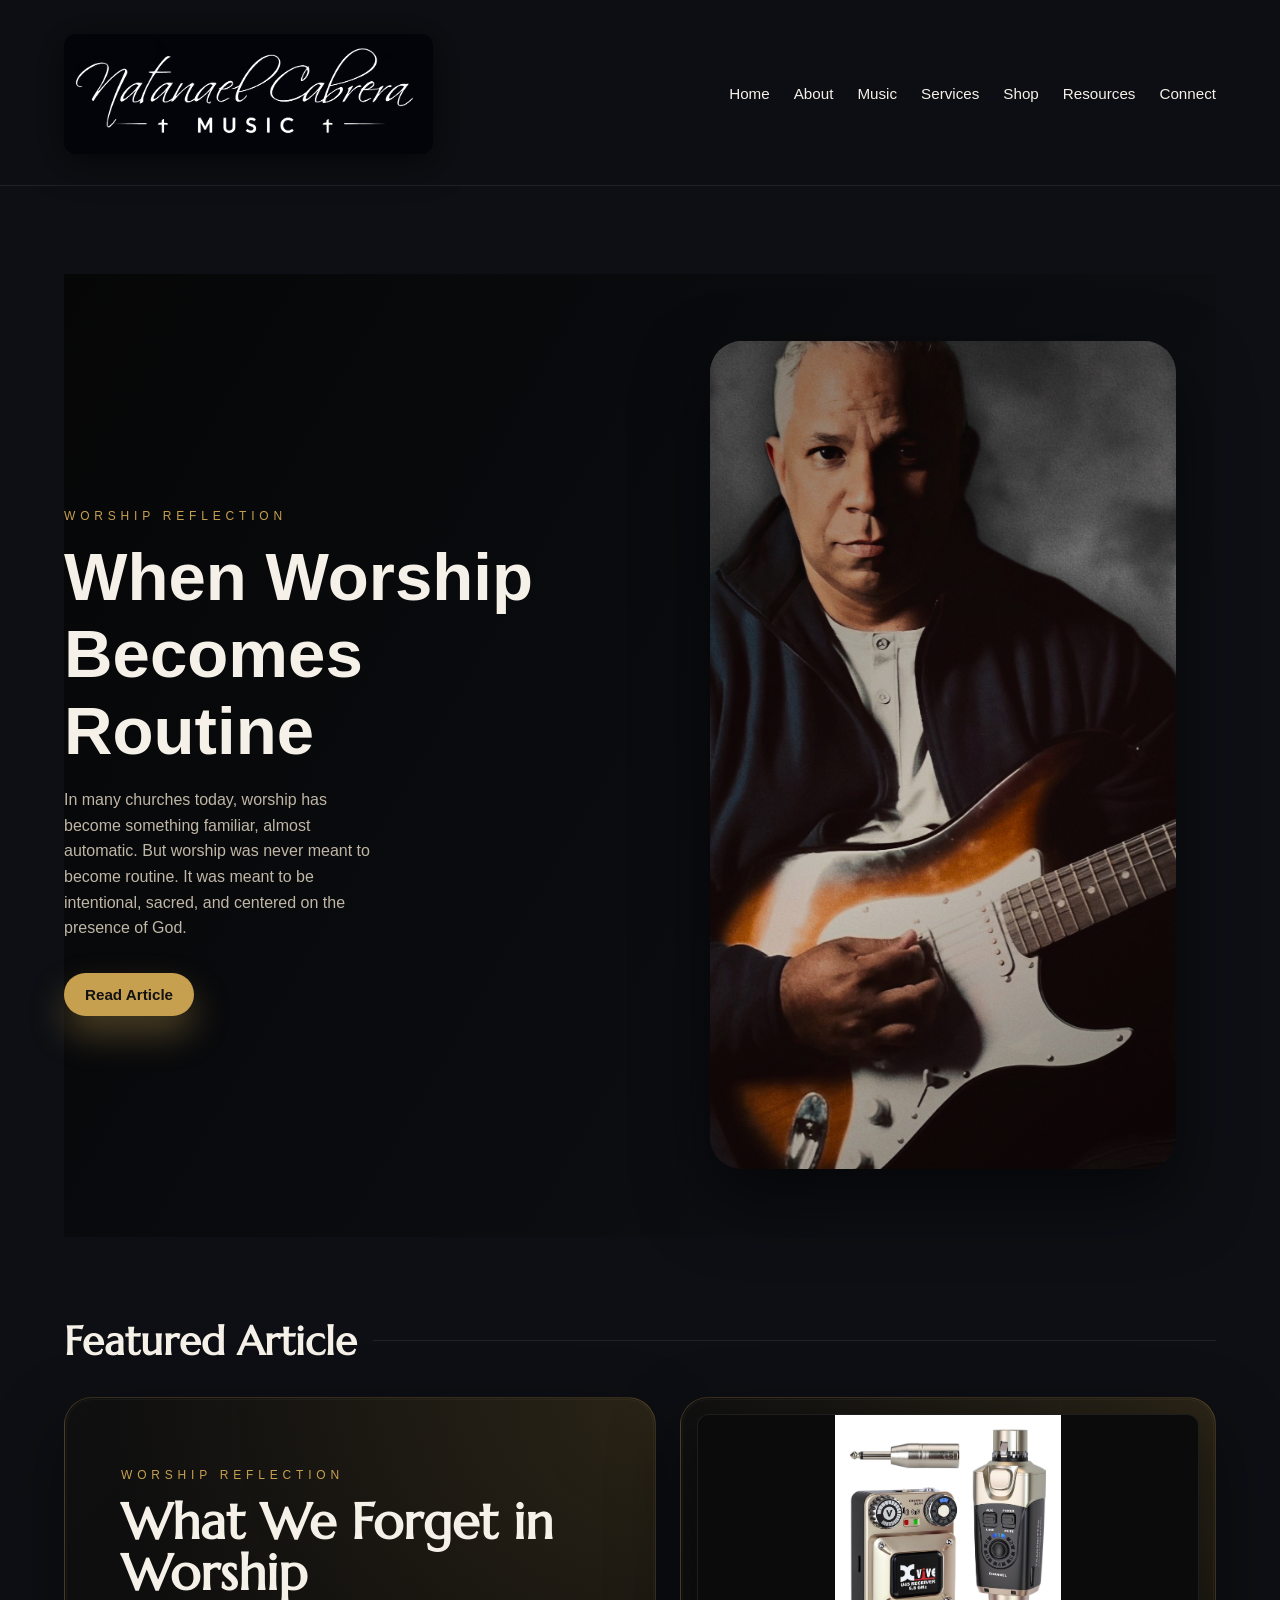
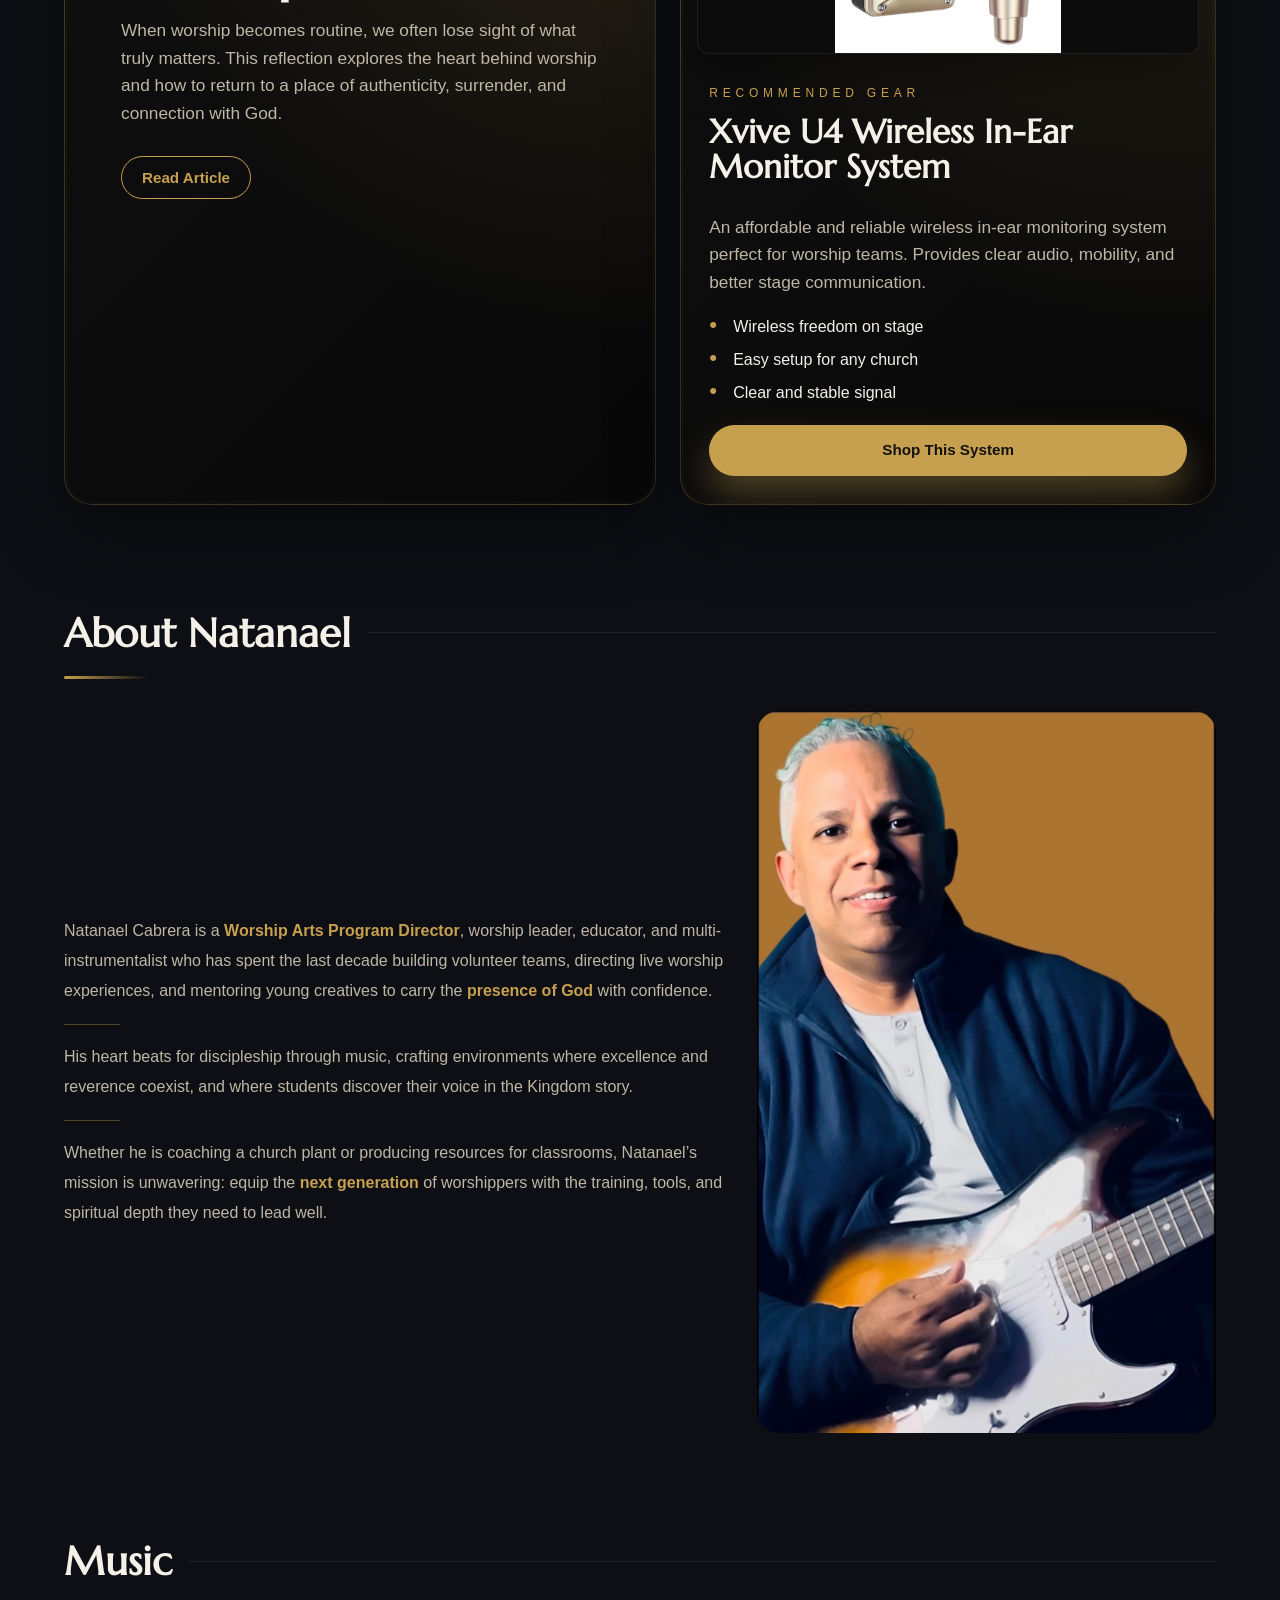
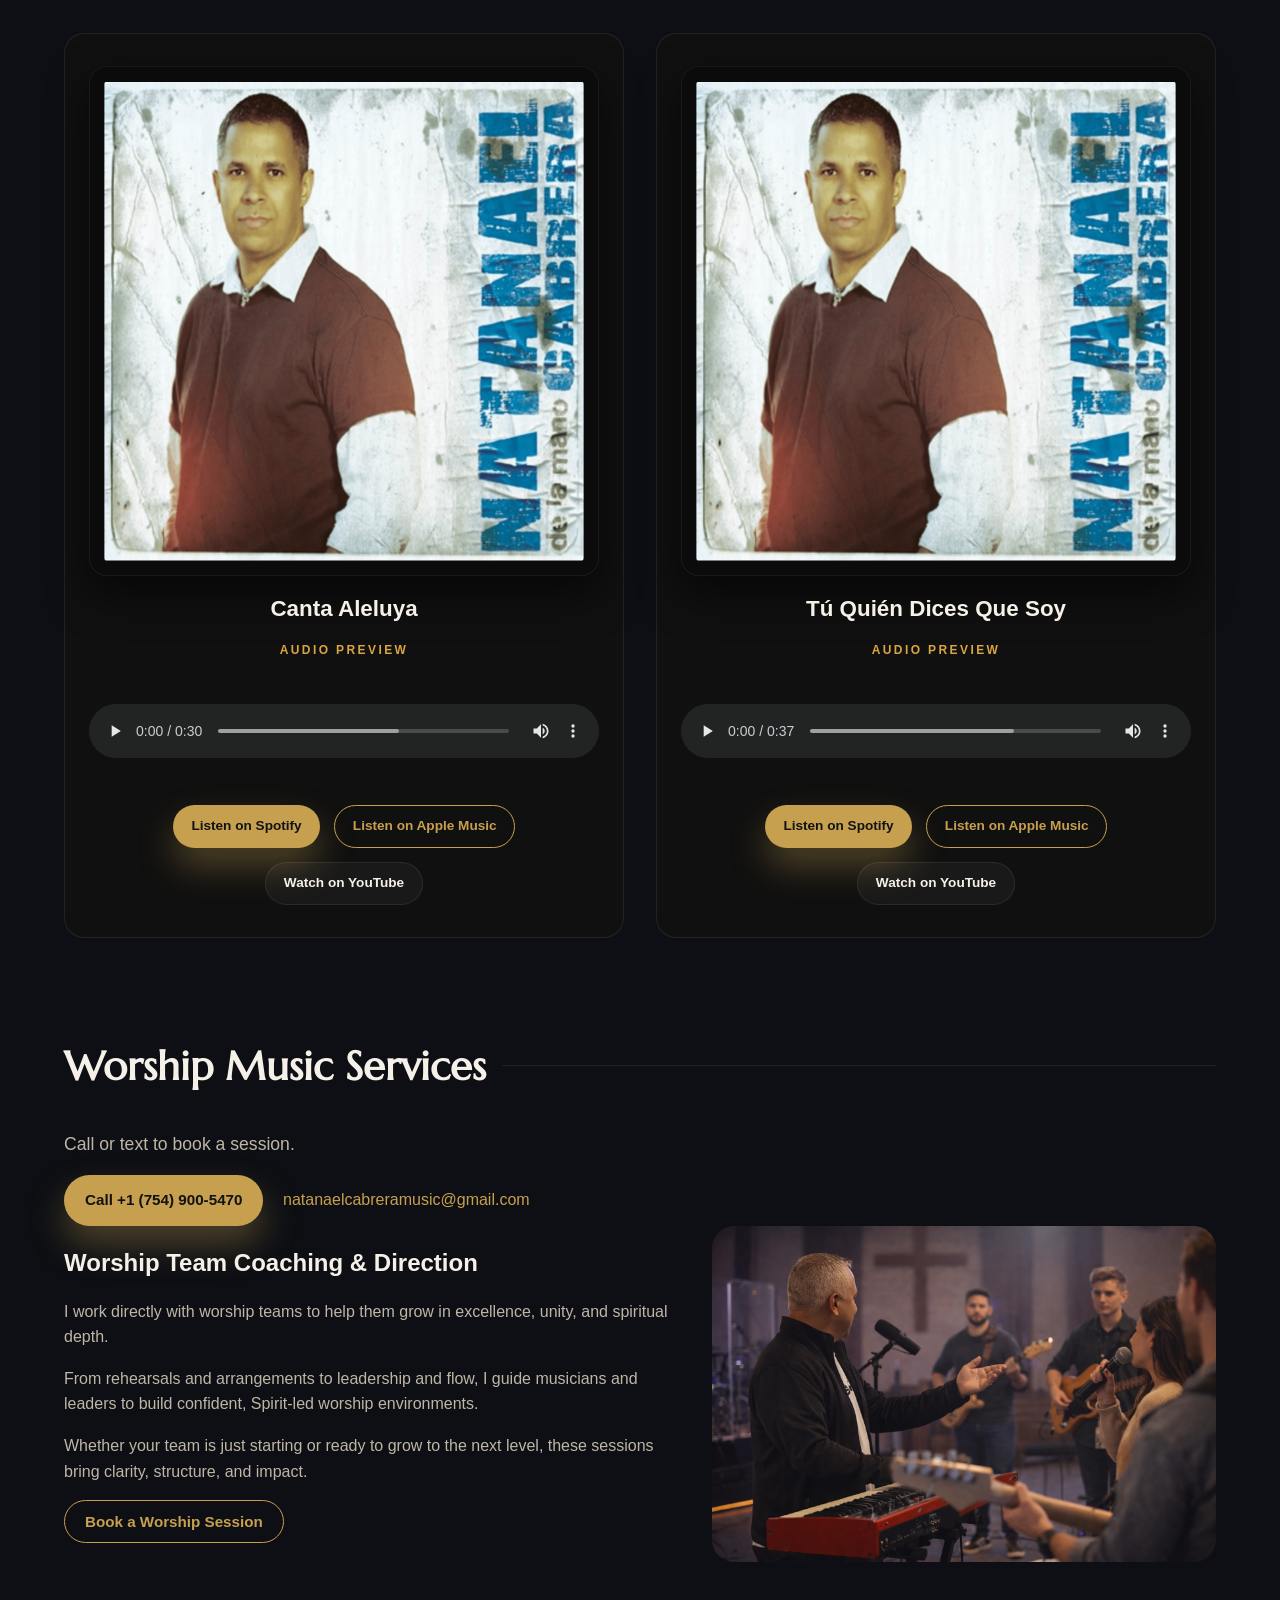
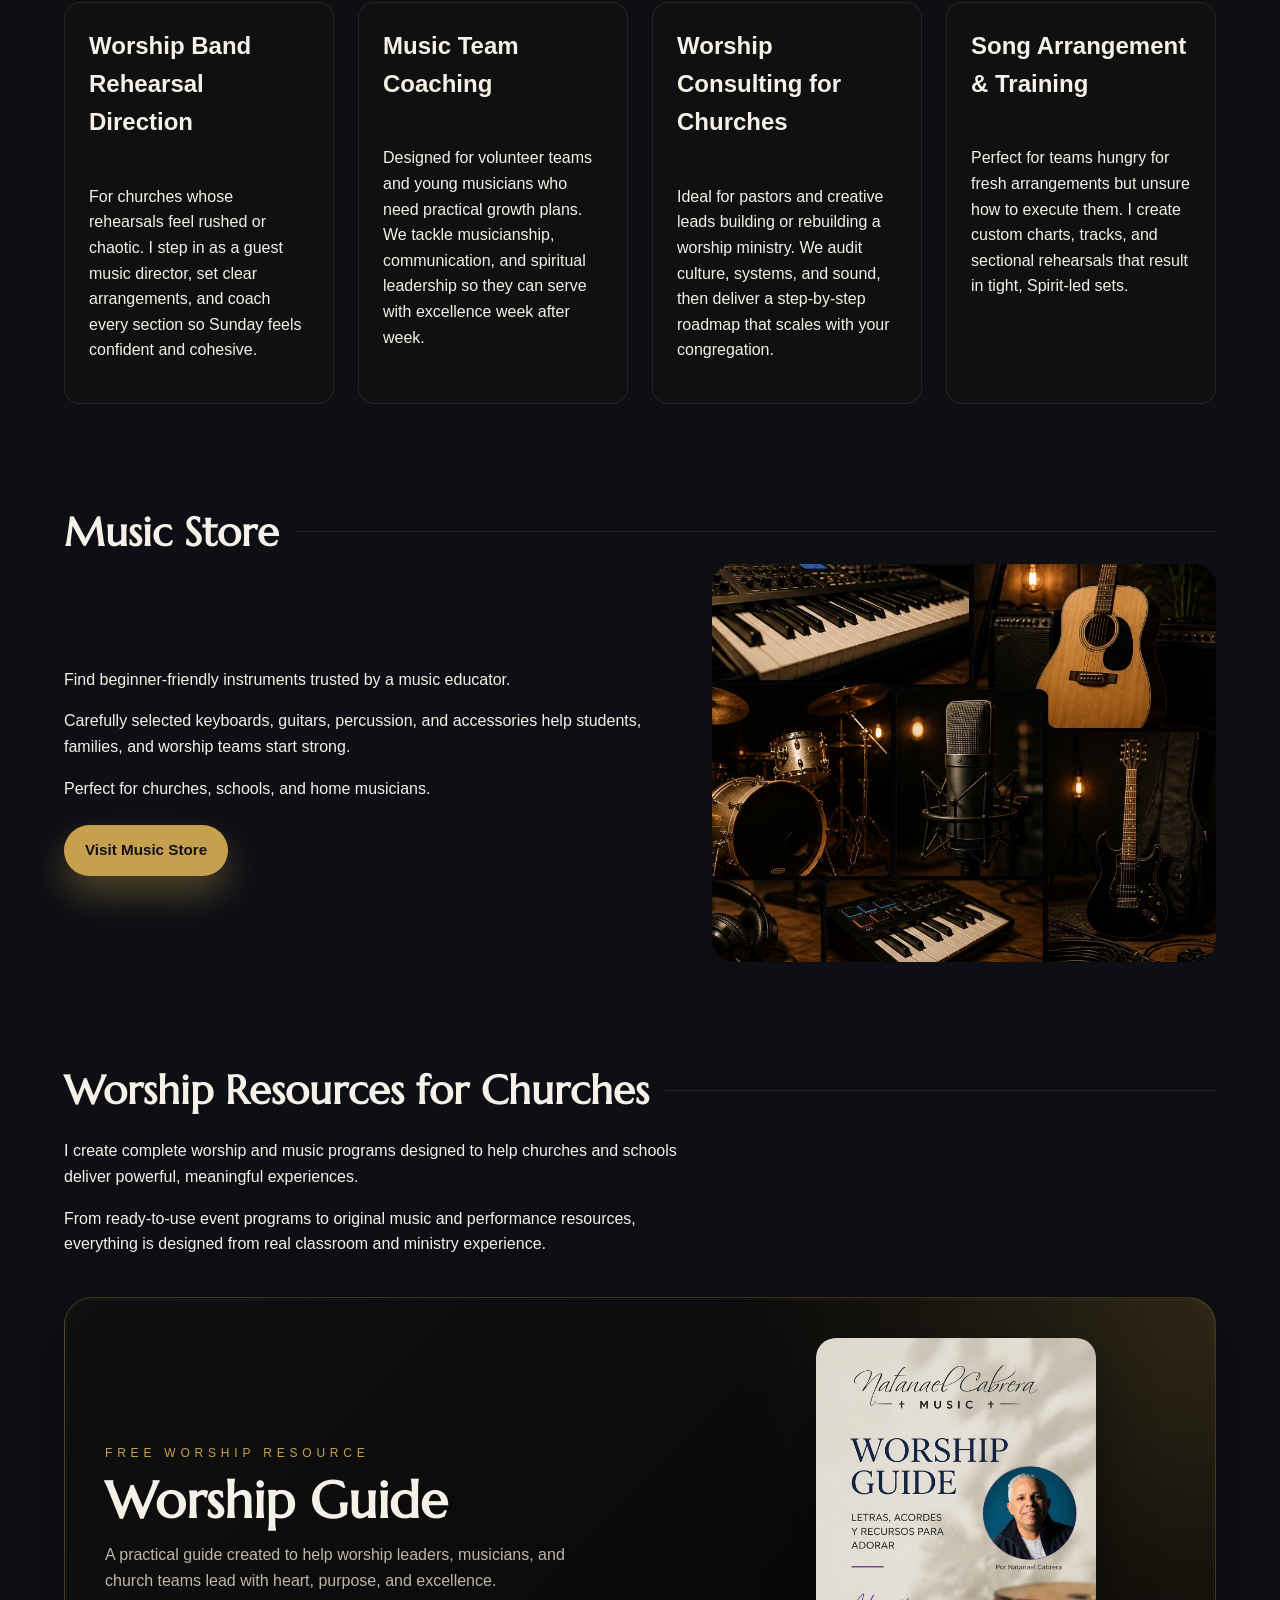
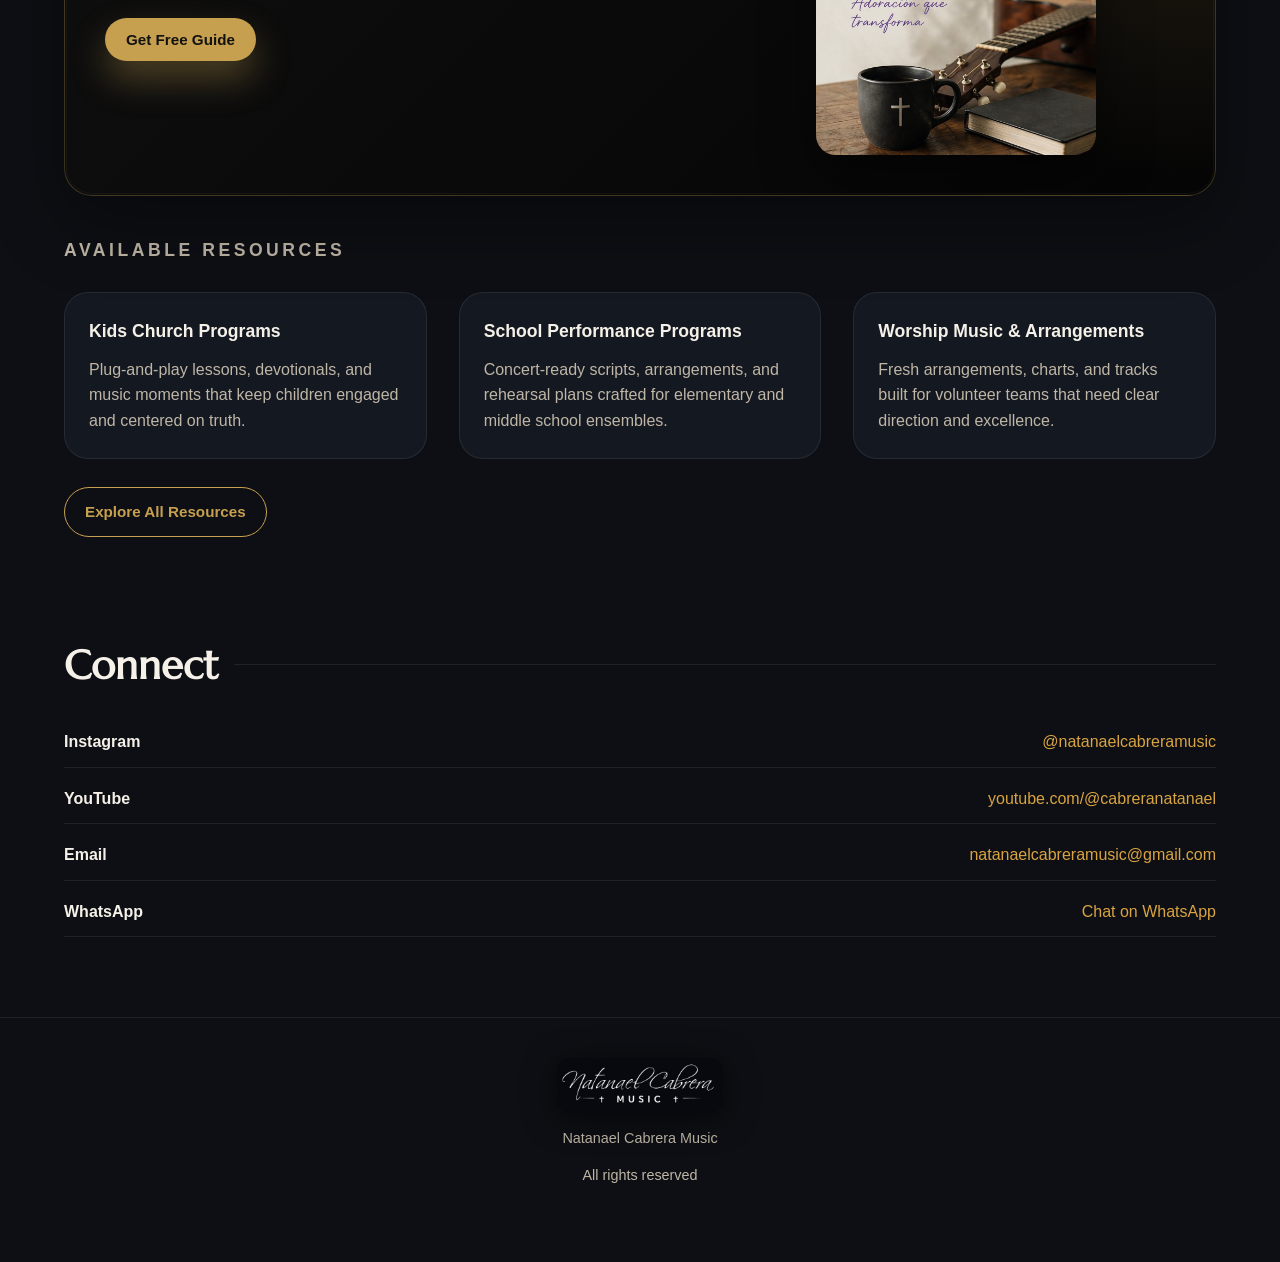
==== commit 5e97fef8: "Add files via upload" ====
--- a/index.html
+++ b/index.html
@@ -224,7 +224,7 @@
           <p>Fresh arrangements, charts, and tracks built for volunteer teams that need clear direction and excellence.</p>
         </article>
       </div>
-      <a class="btn outline btn-outline" href="#connect">Explore All Resources</a>
+      <a class="btn outline btn-outline" href="https://www.teacherspayteachers.com/store/natanael-cabrera" target="_blank" rel="noopener noreferrer">Explore All Resources</a>
     </section>
 
     <section class="section fade-in" id="connect" aria-labelledby="connect-title">
